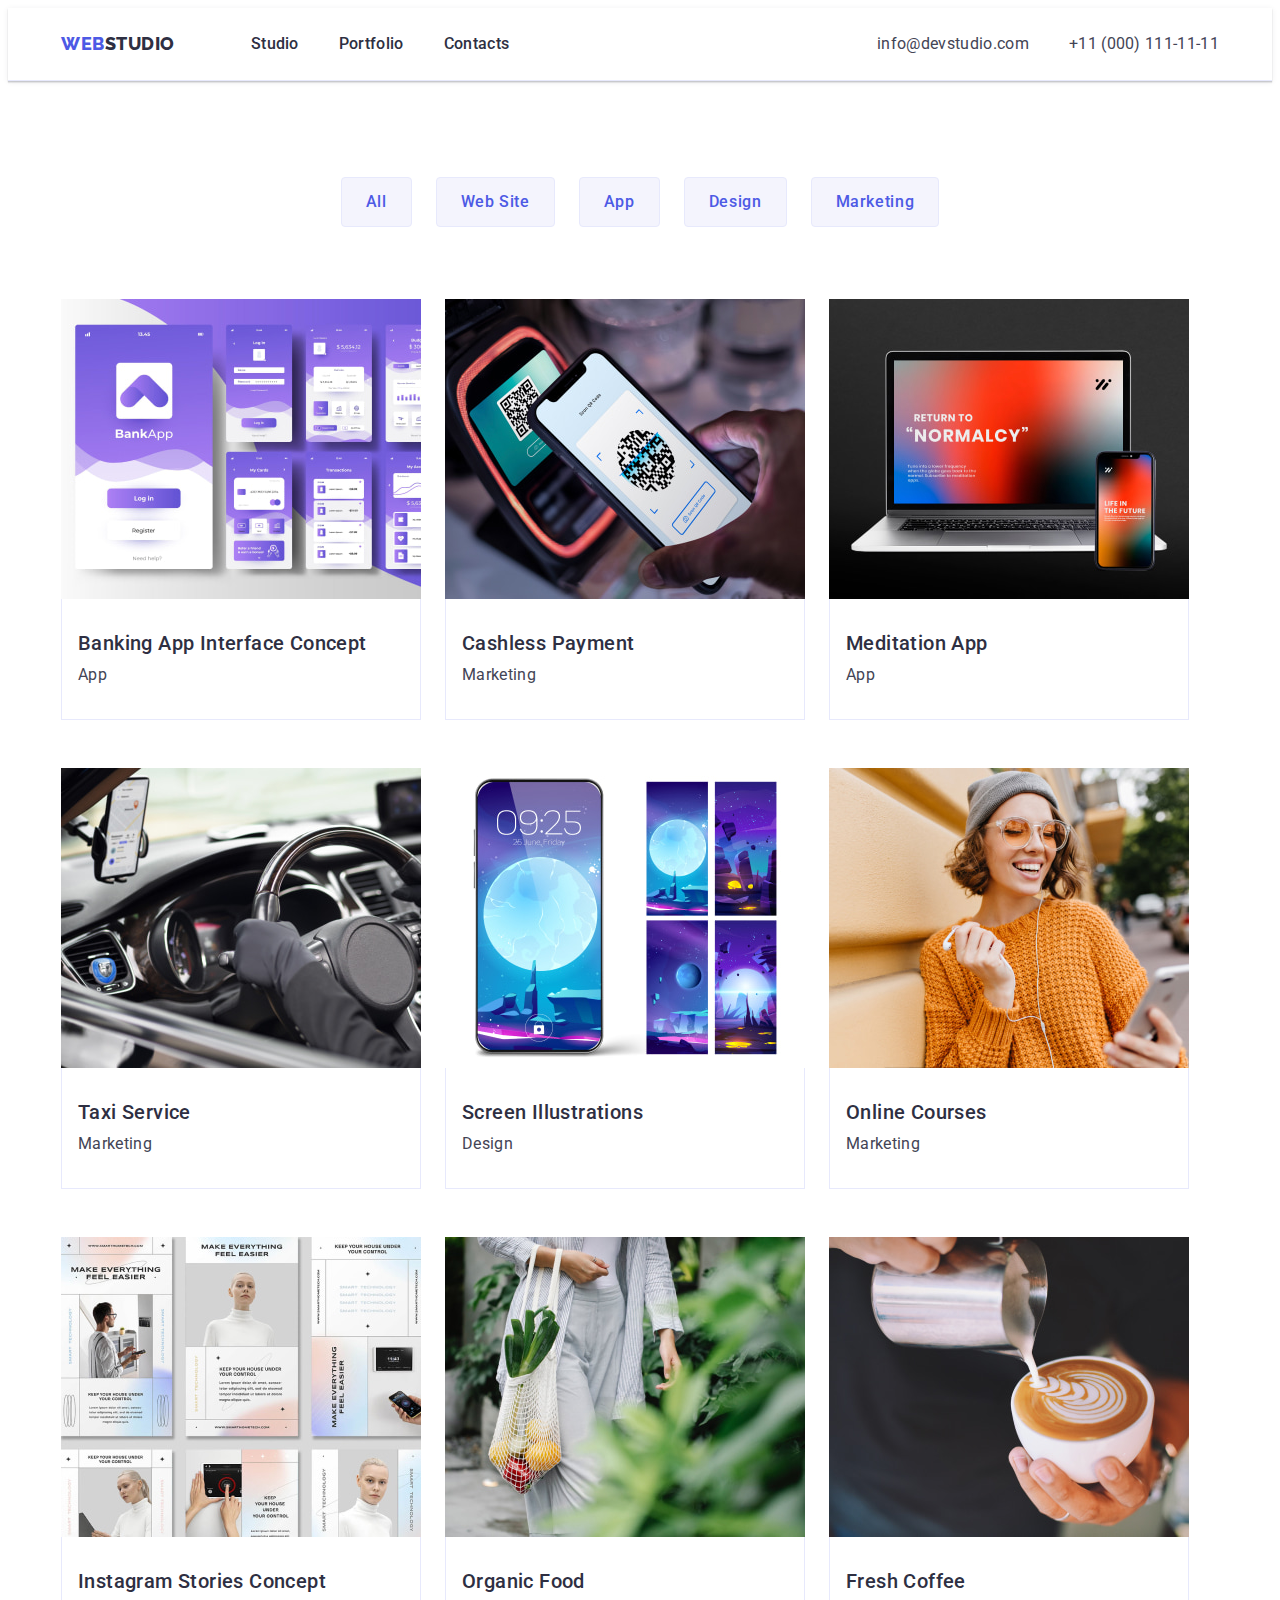
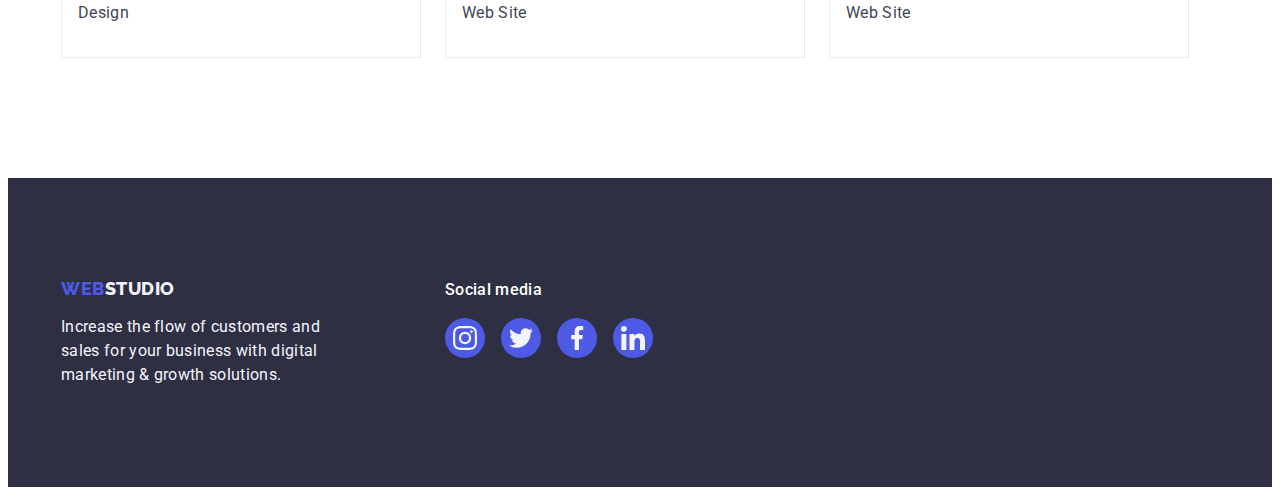
==== portfolio.html @ a40166fe "Initial commit" ====
<!DOCTYPE html>
<html lang="en">
  <head>
    <meta charset="UTF-8" />
    <meta http-equiv="X-UA-Compatible" content="IE=edge" />
    <meta name="viewport" content="width=device-width, initial-scale=1.0" />
    <title>Document</title>
    <!-- Fonts styles -->
    <link rel="preconnect" href="https://fonts.googleapis.com" />
    <link rel="preconnect" href="https://fonts.gstatic.com" crossorigin />
    <link
      href="https://fonts.googleapis.com/css2?family=Raleway:wght@800&family=Roboto:wght@400;500;700;900&display=swap"
      rel="stylesheet"
    />
    <!-- Custom styles -->
    <link
      rel="stylesheet"
      href="https://cdnjs.cloudflare.com/ajax/libs/modern-normalize/1.1.0/modern-normalize.min.css"
      integrity="sha512-wpPYUAdjBVSE4KJnH1VR1HeZfpl1ub8YT/NKx4PuQ5NmX2tKuGu6U/JRp5y+Y8XG2tV+wKQpNHVUX03MfMFn9Q=="
      crossorigin="anonymous"
      referrerpolicy="no-referrer"
    />
    <link rel="stylesheet" href="./css/styles.css" />
  </head>
  <body>
    <!--Header section-->
    <header class="header">
      <div class="header-container container">
        <nav class="header-nav">
          <a class="logo link" href="./index.html"
            >Web<span class="logo-text">Studio</span>
          </a>
          <ul class="header-nav-list list">
            <li class="header-nav-item">
              <a class="header-nav-link link" href="./index.html">Studio</a>
            </li>
            <li class="header-nav-item">
              <a class="header-nav-link link" href="./portfolio.html"
                >Portfolio</a
              >
            </li>
            <li class="header-nav-item">
              <a class="header-nav-link link" href="">Contacts</a>
            </li>
          </ul>
        </nav>
        <address class="header-address">
          <ul class="address-list list">
            <li class="address-item">
              <a class="address-link link" href="mailto:info@devstudio.com"
                >info@devstudio.com</a
              >
            </li>
            <li class="address-item">
              <a class="address-link link" href="tel:+110001111111"
                >+11 (000) 111-11-11</a
              >
            </li>
          </ul>
        </address>
      </div>
    </header>

    <!-- Main section -->
    <main>
      <!-- Content section -->
      <section class="section content">
        <div class="container">
          <h1 class="visually-hidden">Content</h1>
          <ul class="content-list list">
            <li class="content-item">
              <button class="content-button btn-light" type="button">
                All
              </button>
            </li>
            <li class="content-item">
              <button class="content-button btn-light" type="button">
                Web Site
              </button>
            </li>
            <li class="content-item">
              <button class="content-button btn-light" type="button">
                App
              </button>
            </li>
            <li class="content-item">
              <button class="content-button btn-light" type="button">
                Design
              </button>
            </li>
            <li class="content-item">
              <button class="content-button btn-light" type="button">
                Marketing
              </button>
            </li>
          </ul>
          <!-- Projects -->
          <ul class="projects-list card-set list">
            <li class="projects-item card-set-item">
              <a class="projects-shadow link" href="">
                <img
                  class="projects-img"
                  src="./images/projects/banking-app.jpg"
                  alt="Banking App Interface Concept image"
                  width="360"
                />
                <div class="projects-description">
                  <h2 class="subtitle">Banking App Interface Concept</h2>
                  <p class="description">App</p>
                </div>
              </a>
            </li>
            <li class="projects-item card-set-item">
              <a class="projects-shadow link" href="">
                <img
                  class="projects-img"
                  src="./images/projects/cashless-payment.jpg"
                  alt="Cashless Payment image"
                  width="360"
                />
                <div class="projects-description">
                  <h2 class="subtitle">Cashless Payment</h2>
                  <p class="description">Marketing</p>
                </div>
              </a>
            </li>
            <li class="projects-item card-set-item">
              <a class="projects-shadow link" href="">
                <img
                  class="projects-img"
                  src="./images/projects/meditation-app.jpg"
                  alt="Meditation App image"
                  width="360"
                />
                <div class="projects-description">
                  <h2 class="subtitle">Meditation App</h2>
                  <p class="description">App</p>
                </div>
              </a>
            </li>
            <li class="projects-item card-set-item">
              <a class="projects-shadow link" href="">
                <img
                  class="projects-img"
                  src="./images/projects/taxi-service.jpg"
                  alt="Taxi Service image"
                  width="360"
                />
                <div class="projects-description">
                  <h2 class="subtitle">Taxi Service</h2>
                  <p class="description">Marketing</p>
                </div>
              </a>
            </li>
            <li class="projects-item card-set-item">
              <a class="projects-shadow link" href="">
                <img
                  class="projects-img"
                  src="./images/projects/screen-illustrations.jpg"
                  alt="Screen Illustrations image"
                  width="360"
                />
                <div class="projects-description">
                  <h2 class="subtitle">Screen Illustrations</h2>
                  <p class="description">Design</p>
                </div>
              </a>
            </li>
            <li class="projects-item card-set-item">
              <a class="projects-shadow link" href="">
                <img
                  class="projects-img"
                  src="./images/projects/online-courses.jpg"
                  alt="Online Courses image"
                  width="360"
                />
                <div class="projects-description">
                  <h2 class="subtitle">Online Courses</h2>
                  <p class="description">Marketing</p>
                </div>
              </a>
            </li>
            <li class="projects-item card-set-item">
              <a class="projects-shadow link" href="">
                <img
                  class="projects-img"
                  src="./images/projects/instagram-stories.jpg"
                  alt="Instagram Stories Concept image"
                  width="360"
                />
                <div class="projects-description">
                  <h2 class="subtitle">Instagram Stories Concept</h2>
                  <p class="description">Design</p>
                </div>
              </a>
            </li>
            <li class="projects-item card-set-item">
              <a class="projects-shadow link" href="">
                <img
                  class="projects-img"
                  src="./images/projects/organic-food.jpg"
                  alt="Organic Food image"
                  width="360"
                />
                <div class="projects-description">
                  <h2 class="subtitle">Organic Food</h2>
                  <p class="description">Web Site</p>
                </div>
              </a>
            </li>
            <li class="projects-item card-set-item">
              <a class="projects-shadow link" href="">
                <img
                  class="projects-img"
                  src="./images/projects/fresh-coffee.jpg"
                  alt="Fresh Coffee image"
                  width="360"
                />
                <div class="projects-description">
                  <h2 class="subtitle">Fresh Coffee</h2>
                  <p class="description">Web Site</p>
                </div>
              </a>
            </li>
          </ul>
        </div>
      </section>
    </main>

    <!-- Footer section -->
    <footer class="footer">
      <div class="container footer-container">
        <div class="footer-logo-container">
          <a class="logo footer-link link" href="./index.html"
            >Web<span class="footer-logo-text">Studio</span></a
          >
          <p class="description footer-description">
            Increase the flow of customers and sales for your business with
            digital marketing & growth solutions.
          </p>
        </div>
        <div>
          <p class="footer-socials-description">Social media</p>
          <ul class="socials footer-socials-list list">
            <li class="footer-socials-item">
              <a
                class="footer-socials-link link"
                href=""
                target="_blank"
                rel="noopener no-referrer"
                aria-label="Instagram icon"
              >
                <svg class="socials-icon" width="24" height="24">
                  <use href="./images/icons.svg#instagram"></use>
                </svg>
              </a>
            </li>
            <li class="footer-socials-item">
              <a
                class="footer-socials-link link"
                href=""
                target="_blank"
                rel="noopener no-referrer"
                aria-label="Twitter icon"
              >
                <svg class="socials-icon" width="24" height="24">
                  <use href="./images/icons.svg#twitter"></use>
                </svg>
              </a>
            </li>
            <li class="footer-socials-item">
              <a
                class="footer-socials-link link"
                href=""
                target="_blank"
                rel="noopener no-referrer"
                aria-label="Facebook icon"
              >
                <svg class="socials-icon" width="24" height="24">
                  <use href="./images/icons.svg#facebook"></use>
                </svg>
              </a>
            </li>
            <li class="footer-socials-item">
              <a
                class="footer-socials-link link"
                href=""
                target="_blank"
                rel="noopener no-referrer"
                aria-label="Linkedin icon"
              >
                <svg class="socials-icon" width="24" height="24">
                  <use href="./images/icons.svg#linkedin"></use>
                </svg>
              </a>
            </li>
          </ul>
        </div>
      </div>
    </footer>
  </body>
</html>
---- css/styles.css ----
:root {
    /* colors */
    --title-text-color: #2E2F42;
    --primary-text-color: #434455;
    --primary-white-color: #ffffff;
    --primary-text-light-color: #F4F4FD;
    --dark-bg-color: #2E2F42;
    --primary-bg-color: #E5E5E5;
    --light-bg-color: #F4F4FD;
    --acent-color: #4D5AE5;
    --active-color: #404BBF;
    --icon-grey-color: #AFB1B8;
    /* додані через ФІГМУ */
    --color-green: #31d0aa;
    --color-light-slate: #8e8f99;
    --color-cornflower: #e7e9fc;
    --color-dairy: #fcfcfc;

    /* fonts */
    --primary-font: Roboto, sans-serif;
    --secondary-font: Raleway, sans-serif;

    /* others */
    --indent: 24px;
    --items: 4;

}

/* normalize vs reset */
/* base styles */
body {
    font-family: Roboto, sans-serif;

    color: var(--primary-text-color);
    background-color: var(--primary-white-color);
}

/* reset start */
.visually-hidden {
    position: absolute;
    width: 1px;
    height: 1px;
    margin: -1px;
    border: 0;
    padding: 0;
    white-space: nowrap;
    clip-path: inset(100%);
    clip: rect(0 0 0 0);
    overflow: hidden;
}

/* reset start */
h1,
h2,
h3,
p {
    margin: 0;
}

img {
    display: block;
}

button: {
    cursor: pointer;
}

.list {
    padding: 0;
    margin: 0;
    list-style: none;
}

.link {
    color: inherit;
    text-decoration: none;
}

.logo {
    margin-right: 76px;

    font-family: raleway, sans-serif;
    font-weight: 800;
    font-size: 18px;
    line-height: 1.17;
    align-items: center;
    letter-spacing: 0.03em;
    text-transform: uppercase;

    color: var(--acent-color);
}

.section {
    padding-bottom: 120px;
}

.logo>.link {}

.logo-text {
    font-family: raleway, sans-serif;
    font-style: normal;
    font-weight: 800;
    font-size: 18px;
    line-height: 1.66;
    letter-spacing: 0.03em;
    text-transform: uppercase;

    color: var(--title-text-color);
}

.title {
    font-weight: 700;
    font-size: 36px;
    line-height: 1.11;
    text-align: center;
    letter-spacing: 0.02em;
    text-transform: capitalize;

    color: #2E2F42;
}

.subtitle {
    font-weight: 500;
    font-size: 20px;
    line-height: 1.2;
    letter-spacing: 0.02em;
    margin-bottom: 8px;

    color: var(--title-text-color);
}

.description {
    font-size: 16px;
    line-height: 1.5;
    letter-spacing: 0.02em;

    color: var(--primary-text-color);
}

.container {
    width: 1158px;
    margin: 0 auto;
    padding: 0 15px;

}

/* card set */
.card-set {
    display: flex;
    flex-wrap: wrap;
    gap: var(--indent);
}

.card-set-item {
    flex-basis: calc((100% - var(--indent) * (var(--items) - 1)) / var(--items));
}

/* Header styles */
.header {
    box-shadow: 0px 2px 1px rgba(46, 47, 66, 0.08),
        0px 1px 1px rgba(46, 47, 66, 0.16),
        0px 1px 6px rgba(46, 47, 66, 0.08);
    border-bottom: 1px solid #E7E9FC;
}

.header-container {
    display: flex;
    align-items: center;

}

.header-nav {
    margin-right: auto;
    display: flex;
    align-items: center;
    color: var(--title-text-color);
}

.header-nav-list {

    display: flex;
    gap: 40px;
    align-items: center;
}

.header-nav-item {}

.header-nav-link {
    padding-top: 24px;
    padding-bottom: 24px;
    display: block;
    font-weight: 500;
    font-size: 16px;
    line-height: 1.5;
    letter-spacing: 0.02em;

    color: var(--title-text-color);
}

.header-nav-link:hover,
.header-nav-link:focus {
    color: var(--active-color);
}

.header-address {
    font-style: normal;
}

.address-list {
    display: flex;
    align-items: center;
    gap: 40px;
}

.address-item {}

.address-link {
    display: block;
    padding-top: 24px;
    padding-bottom: 24px;
    font-size: 16px;
    line-height: 1.5;
    letter-spacing: 0.02em;

    color: var(--primary-text-color);
}

.address-link:hover,
.address-link:focus {
    color: var(--active-color);
}

/* Main styles */
/* Hero styles */
.hero {
    max-width: 1440px;
    margin-left: auto;
    margin-right: auto;
    padding-top: 188px;
    padding-bottom: 188px;
    text-align: center;
    background-color: var(--title-text-color);
    background-image: linear-gradient(rgba(46, 47, 66, 0.7), rgba(46, 47, 66, 0.7)),
        url(../images/hero/hero-img.jpeg);
    background-repeat: no-repeat;
    background-position: center;
    background-size: cover;

}

.hero-title {
    margin-bottom: 48px;
    margin-left: auto;
    margin-right: auto;
    max-width: 496px;
    font-weight: 700;
    font-size: 56px;
    line-height: 1.07;
    letter-spacing: 0.02em;
    text-align: center;

    color: var(--primary-white-color);
}

.hero-button {
    display: block;
    padding: 16px 32px;
    margin-left: auto;
    margin-right: auto;
    min-width: 169px;
    height: 56px;
    border-radius: 4px;
    border: none;
    font-family: "Roboto", sans-serif;
    font-weight: 500;
    font-size: 16px;
    line-height: 1.5;
    letter-spacing: 0.04em;
    background-color: var(--acent-color);
    cursor: pointer;
    box-shadow: 0px 4px 4px rgba(0, 0, 0, 0.15);
}

.hero-button:hover,
.hero-button:focus {
    color: var(--primary-white-color);
    background-color: var(--active-color);
}

.hero-button-light {
    color: var(--primary-white-color);
}

/* About styles */
.about {
    padding-top: 120px;
}

.about-title {}

.about-list {
    display: flex;
    gap: 24px;

}

.about-item {
    width: calc((100% - 72px) / 4)
}

.about-container {
    display: flex;
    align-items: center;
    justify-content: center;
    height: 112px;
    background-color: var(--light-bg-color);
    border-radius: 4px;
    margin-bottom: 8px;

}

.about-icon {}


.about-subtitle {}

.about-description {}

/* Services styles */

.services {}

.services-title {
    margin-bottom: 72px;
}

.services-list {}

.services-item {}

.services-img {}

/* Team styles */
.team {
    padding: 120px 0;
    background-color: var(--light-bg-color);
}

.team-title {
    margin-bottom: 72px;
}

.team-list {}

.team-wrapper {
    padding: 32px 0;
    border-radius: 0 0 4px 4px;
}

.team-item {
    text-align: center;
    box-shadow: 0px 1px 6px rgba(46, 47, 66, 0.08), 0px 1px 1px rgba(46, 47, 66, 0.16), 0px 2px 1px rgba(46, 47, 66, 0.08);
    border-radius: 0px 0px 4px 4px;
    background-color: var(--primary-white-color);
}

.team-description {
    margin-bottom: 8px;
}



/* social icons */

.socials {
    display: flex;
    justify-content: center;
    align-items: center;
    gap: 24px;

}


.socials-link {
    display: flex;
    align-items: center;
    justify-content: center;
    border-radius: 50%;
    width: 40px;
    height: 40px;
    background-color: var(--acent-color)
}

.socials-link:hover,
.socials-link:focus {
    background-color: var(--active-color);
}

.socials-icon {
    fill: var(--light-bg-color);
}

.team-img {}

.team-subtitle {}

.team-description {}

/* Customers styles */
.customers {
    padding-top: 120px;
    padding-bottom: 120px;
}

.customers-title {
    line-height: 1.1;
    margin-bottom: 72px;
}

.customers-list {
    display: flex;
    justify-content: center;
    align-items: center;
    gap: 24px;
}

.customers-link {
    display: flex;
    align-items: center;
    justify-content: center;
    border: 1px solid var(--color-light-slate);
    border-radius: 4px;
    width: 168px;
    height: 88px;
    background-color: #ffffff;
    color: var(--color-light-slate);
}

.customers-link:hover,
.customers-link:focus {
    color: var(--active-color);
    border: 1px solid var(--active-color);
    background-color: var(--primary-white-color)
}

.customers-icon {
    fill: currentColor;
}

/* Content styles */
.content {
    padding-top: 96px;
}

.content-list {
    display: flex;
    align-items: center;
    justify-content: center;
    margin-bottom: 72px;
    gap: 24px;
}


.content-button {
    display: inline-block;
    padding: 12px 24px;
    min-width: 69px;
    min-height: 48px;
    border-radius: 4px;
    font-family: inherit;
    font-weight: 500;
    font-size: 16px;
    line-height: 1.5;
    align-items: center;
    text-align: center;
    letter-spacing: 0.04em;
    border: 1px solid var(--color-cornflower);
    color: var(--acent-color);
    background-color: var(--primary-text-light-color);

    cursor: pointer;
}

.content-button:hover,
.content-button:focus {
    border: 1px solid transparent;
    color: var(--primary-white-color);
    background-color: var(--active-color);
    box-shadow: 0px 3px 1px rgba(0, 0, 0, 0.1), 0px 2px 1px rgba(0, 0, 0, 0.08), 0px 2px 2px rgba(0, 0, 0, 0.12);
}

/* Projects styles */
.projects {}

.projects-list {
    display: flex;
    align-items: center;
    column-gap: 24px;
    row-gap: 48px;
}



.projects-item: {
    width: calc((100% - 48px) / 3);
}

.projects-img {}

.projects-subtitle {}

.projects-description {
    padding: 32px 16px;
    border: 1px solid var(--color-cornflower);
    border-top: none;

}

.projects-shadow {
    display: block;

}

.projects-shadow:hover,
.projects-shadow:focus {
    box-shadow: 0px 1px 6px rgba(46, 47, 66, 0.08),
        0px 1px 1px rgba(46, 47, 66, 0.16),
        0px 2px 1px rgba(46, 47, 66, 0.08);
}



/* Footer styles */
.footer {
    padding-top: 100px;
    padding-bottom: 100px;
    color: var(--light-bg-color);
    background-color: var(--dark-bg-color);
}

.footer-container {
    display: flex;
    align-items: baseline;
}

.footer-logo-container {
    margin-right: 120px;
}

.footer-logo-text {
    font-family: "Raleway", sans-serif;
    color: var(--light-bg-color);

}

.footer-link {
    margin-bottom: 16px;
    display: inline-block;
}

.footer-description {
    width: 264px;
    color: var(--light-bg-color);
}


.footer-socials-description {
    font-weight: 500;
    font-size: 16px;
    line-height: 1.5;
    letter-spacing: 0.02em;
    color: var(--primary-white-color);
    margin-bottom: 16px;
}

.footer-socials-link {
    display: flex;
    align-items: center;
    justify-content: center;
    border-radius: 50%;
    width: 100%;
    height: 100%;
    background-color: var(--acent-color);
}

.footer-socials-link:hover,
.footer-socials-link:focus {
    background-color: var(--color-green);
}

.footer-socials-list {
    display: flex;
    gap: 16px;
}

.footer-socials-item {
    width: 40px;
    height: 40px;
}
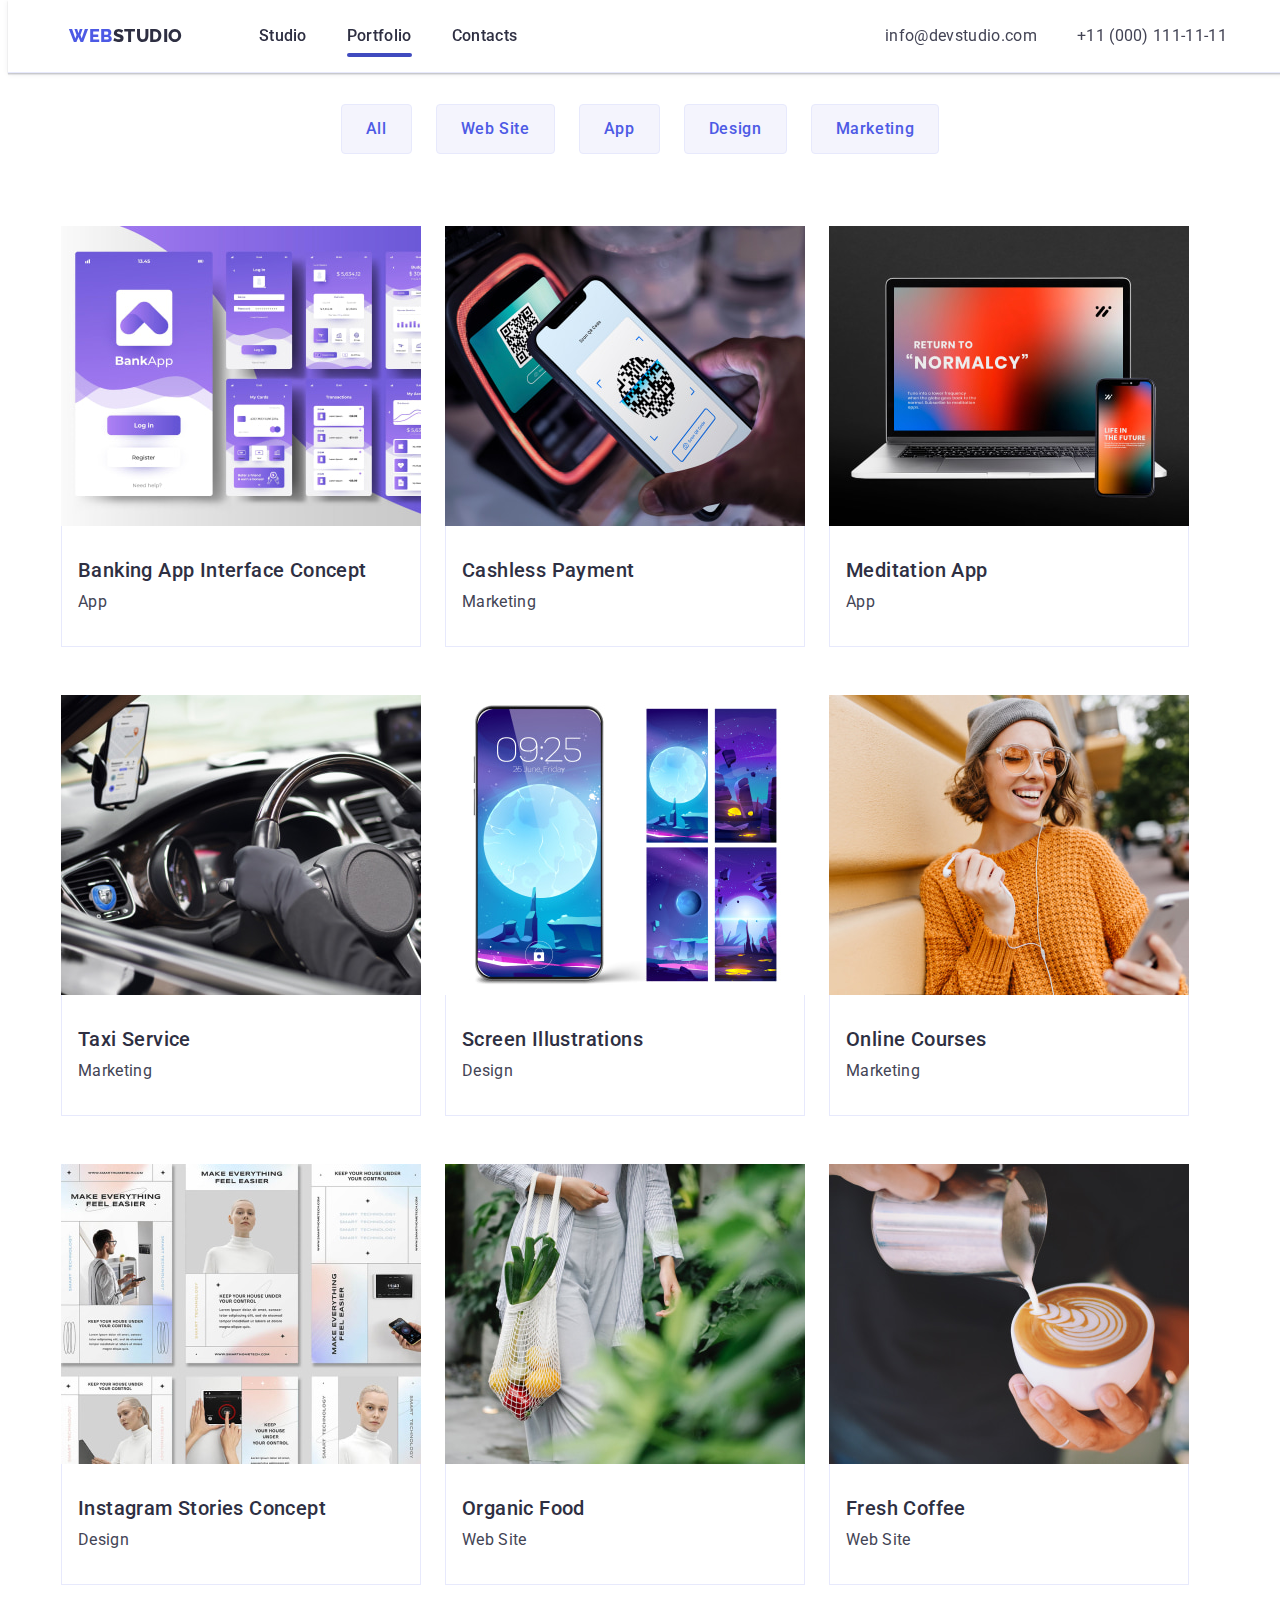
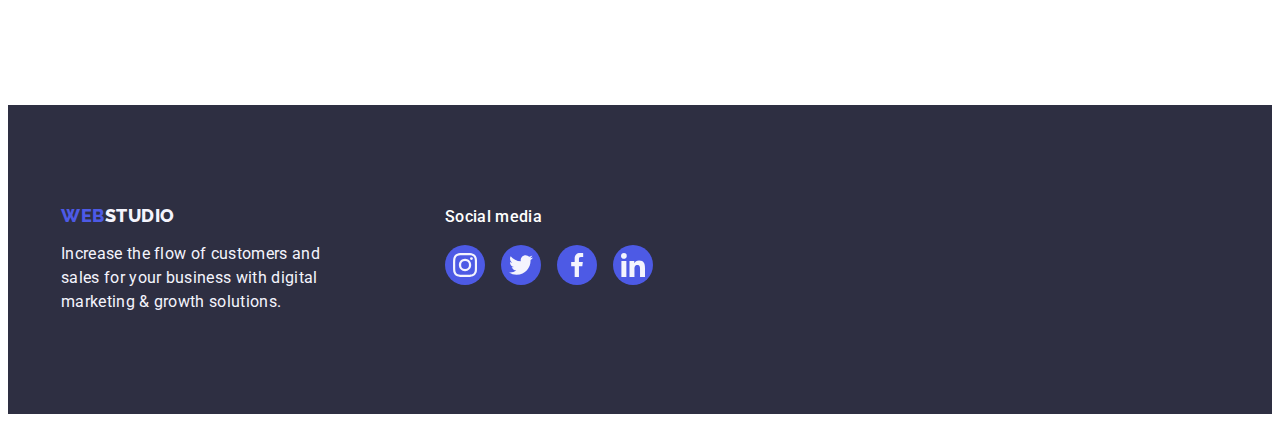
==== commit 96461b71: "hw-5-1" ====
--- a/portfolio.html
+++ b/portfolio.html
@@ -35,7 +35,7 @@
               <a class="header-nav-link link" href="./index.html">Studio</a>
             </li>
             <li class="header-nav-item">
-              <a class="header-nav-link link" href="./portfolio.html"
+              <a class="header-nav-link link active" href="./portfolio.html"
                 >Portfolio</a
               >
             </li>
@@ -98,12 +98,21 @@
           <ul class="projects-list card-set list">
             <li class="projects-item card-set-item">
               <a class="projects-shadow link" href="">
-                <img
-                  class="projects-img"
-                  src="./images/projects/banking-app.jpg"
-                  alt="Banking App Interface Concept image"
-                  width="360"
-                />
+                <div class="projects-thumb">
+                  <img
+                    class="projects-img"
+                    src="./images/projects/banking-app.jpg"
+                    alt="Banking App Interface Concept image"
+                    width="360"
+                  />
+                  <div class="overlay">
+                    <p class="overlay-text">
+                      14 Stylish and User-Friendly App Design Concepts · Task
+                      Manager App · Calorie Tracker App · Exotic Fruit Ecommerce
+                      App · Cloud Storage App
+                    </p>
+                  </div>
+                </div>
                 <div class="projects-description">
                   <h2 class="subtitle">Banking App Interface Concept</h2>
                   <p class="description">App</p>
@@ -112,12 +121,21 @@
             </li>
             <li class="projects-item card-set-item">
               <a class="projects-shadow link" href="">
-                <img
-                  class="projects-img"
-                  src="./images/projects/cashless-payment.jpg"
-                  alt="Cashless Payment image"
-                  width="360"
-                />
+                <div class="projects-thumb">
+                  <img
+                    class="projects-img"
+                    src="./images/projects/cashless-payment.jpg"
+                    alt="Cashless Payment image"
+                    width="360"
+                  />
+                  <div class="overlay">
+                    <p class="overlay-text">
+                      14 Stylish and User-Friendly App Design Concepts · Task
+                      Manager App · Calorie Tracker App · Exotic Fruit Ecommerce
+                      App · Cloud Storage App
+                    </p>
+                  </div>
+                </div>
                 <div class="projects-description">
                   <h2 class="subtitle">Cashless Payment</h2>
                   <p class="description">Marketing</p>
@@ -126,12 +144,21 @@
             </li>
             <li class="projects-item card-set-item">
               <a class="projects-shadow link" href="">
-                <img
-                  class="projects-img"
-                  src="./images/projects/meditation-app.jpg"
-                  alt="Meditation App image"
-                  width="360"
-                />
+                <div class="projects-thumb">
+                  <img
+                    class="projects-img"
+                    src="./images/projects/meditation-app.jpg"
+                    alt="Meditation App image"
+                    width="360"
+                  />
+                  <div class="overlay">
+                    <p class="overlay-text">
+                      14 Stylish and User-Friendly App Design Concepts · Task
+                      Manager App · Calorie Tracker App · Exotic Fruit Ecommerce
+                      App · Cloud Storage App
+                    </p>
+                  </div>
+                </div>
                 <div class="projects-description">
                   <h2 class="subtitle">Meditation App</h2>
                   <p class="description">App</p>
@@ -140,12 +167,21 @@
             </li>
             <li class="projects-item card-set-item">
               <a class="projects-shadow link" href="">
-                <img
-                  class="projects-img"
-                  src="./images/projects/taxi-service.jpg"
-                  alt="Taxi Service image"
-                  width="360"
-                />
+                <div class="projects-thumb">
+                  <img
+                    class="projects-img"
+                    src="./images/projects/taxi-service.jpg"
+                    alt="Taxi Service image"
+                    width="360"
+                  />
+                  <div class="overlay">
+                    <p class="overlay-text">
+                      14 Stylish and User-Friendly App Design Concepts · Task
+                      Manager App · Calorie Tracker App · Exotic Fruit Ecommerce
+                      App · Cloud Storage App
+                    </p>
+                  </div>
+                </div>
                 <div class="projects-description">
                   <h2 class="subtitle">Taxi Service</h2>
                   <p class="description">Marketing</p>
@@ -154,12 +190,21 @@
             </li>
             <li class="projects-item card-set-item">
               <a class="projects-shadow link" href="">
-                <img
-                  class="projects-img"
-                  src="./images/projects/screen-illustrations.jpg"
-                  alt="Screen Illustrations image"
-                  width="360"
-                />
+                <div class="projects-thumb">
+                  <img
+                    class="projects-img"
+                    src="./images/projects/screen-illustrations.jpg"
+                    alt="Screen Illustrations image"
+                    width="360"
+                  />
+                  <div class="overlay">
+                    <p class="overlay-text">
+                      14 Stylish and User-Friendly App Design Concepts · Task
+                      Manager App · Calorie Tracker App · Exotic Fruit Ecommerce
+                      App · Cloud Storage App
+                    </p>
+                  </div>
+                </div>
                 <div class="projects-description">
                   <h2 class="subtitle">Screen Illustrations</h2>
                   <p class="description">Design</p>
@@ -168,12 +213,21 @@
             </li>
             <li class="projects-item card-set-item">
               <a class="projects-shadow link" href="">
-                <img
-                  class="projects-img"
-                  src="./images/projects/online-courses.jpg"
-                  alt="Online Courses image"
-                  width="360"
-                />
+                <div class="projects-thumb">
+                  <img
+                    class="projects-img"
+                    src="./images/projects/online-courses.jpg"
+                    alt="Online Courses image"
+                    width="360"
+                  />
+                  <div class="overlay">
+                    <p class="overlay-text">
+                      14 Stylish and User-Friendly App Design Concepts · Task
+                      Manager App · Calorie Tracker App · Exotic Fruit Ecommerce
+                      App · Cloud Storage App
+                    </p>
+                  </div>
+                </div>
                 <div class="projects-description">
                   <h2 class="subtitle">Online Courses</h2>
                   <p class="description">Marketing</p>
@@ -182,12 +236,21 @@
             </li>
             <li class="projects-item card-set-item">
               <a class="projects-shadow link" href="">
-                <img
-                  class="projects-img"
-                  src="./images/projects/instagram-stories.jpg"
-                  alt="Instagram Stories Concept image"
-                  width="360"
-                />
+                <div class="projects-thumb">
+                  <img
+                    class="projects-img"
+                    src="./images/projects/instagram-stories.jpg"
+                    alt="Instagram Stories Concept image"
+                    width="360"
+                  />
+                  <div class="overlay">
+                    <p class="overlay-text">
+                      14 Stylish and User-Friendly App Design Concepts · Task
+                      Manager App · Calorie Tracker App · Exotic Fruit Ecommerce
+                      App · Cloud Storage App
+                    </p>
+                  </div>
+                </div>
                 <div class="projects-description">
                   <h2 class="subtitle">Instagram Stories Concept</h2>
                   <p class="description">Design</p>
@@ -196,12 +259,21 @@
             </li>
             <li class="projects-item card-set-item">
               <a class="projects-shadow link" href="">
-                <img
-                  class="projects-img"
-                  src="./images/projects/organic-food.jpg"
-                  alt="Organic Food image"
-                  width="360"
-                />
+                <div class="projects-thumb">
+                  <img
+                    class="projects-img"
+                    src="./images/projects/organic-food.jpg"
+                    alt="Organic Food image"
+                    width="360"
+                  />
+                  <div class="overlay">
+                    <p class="overlay-text">
+                      14 Stylish and User-Friendly App Design Concepts · Task
+                      Manager App · Calorie Tracker App · Exotic Fruit Ecommerce
+                      App · Cloud Storage App
+                    </p>
+                  </div>
+                </div>
                 <div class="projects-description">
                   <h2 class="subtitle">Organic Food</h2>
                   <p class="description">Web Site</p>
@@ -210,12 +282,21 @@
             </li>
             <li class="projects-item card-set-item">
               <a class="projects-shadow link" href="">
-                <img
-                  class="projects-img"
-                  src="./images/projects/fresh-coffee.jpg"
-                  alt="Fresh Coffee image"
-                  width="360"
-                />
+                <div class="projects-thumb">
+                  <img
+                    class="projects-img"
+                    src="./images/projects/fresh-coffee.jpg"
+                    alt="Fresh Coffee image"
+                    width="360"
+                  />
+                  <div class="overlay">
+                    <p class="overlay-text">
+                      14 Stylish and User-Friendly App Design Concepts · Task
+                      Manager App · Calorie Tracker App · Exotic Fruit Ecommerce
+                      App · Cloud Storage App
+                    </p>
+                  </div>
+                </div>
                 <div class="projects-description">
                   <h2 class="subtitle">Fresh Coffee</h2>
                   <p class="description">Web Site</p>
--- a/css/styles.css
+++ b/css/styles.css
@@ -24,6 +24,10 @@
     --indent: 24px;
     --items: 4;
 
+    --header-idx: 10;
+    --modal-idx: 100;
+
+    --animation-speed: 250ms;
 }
 
 /* normalize vs reset */
@@ -157,12 +161,17 @@
 
 /* Header styles */
 .header {
+    position: fixed;
+    top: 0;
+    width: 100%;
+    z-index: var(--header-idx);
     box-shadow: 0px 2px 1px rgba(46, 47, 66, 0.08),
         0px 1px 1px rgba(46, 47, 66, 0.16),
         0px 1px 6px rgba(46, 47, 66, 0.08);
     border-bottom: 1px solid #E7E9FC;
 }
 
+
 .header-container {
     display: flex;
     align-items: center;
@@ -177,13 +186,14 @@
 }
 
 .header-nav-list {
-
     display: flex;
     gap: 40px;
     align-items: center;
 }
 
-.header-nav-item {}
+.header-nav-item {
+    position: relative;
+}
 
 .header-nav-link {
     padding-top: 24px;
@@ -195,11 +205,29 @@
     letter-spacing: 0.02em;
 
     color: var(--title-text-color);
+
+    transition: var(--animation-speed);
+    transition-timing-function: cubic-bezier(0.4, 0, 0.2, 1);
 }
 
 .header-nav-link:hover,
 .header-nav-link:focus {
     color: var(--active-color);
+}
+
+.header-nav-link::after {
+    content: '';
+    position: absolute;
+    bottom: 15px;
+    left: 0;
+    display: block;
+    width: 100%;
+    height: 4px;
+    border-radius: 4px;
+}
+
+.header-nav-link.active::after {
+    background-color: var(--active-color);
 }
 
 .header-address {
@@ -223,6 +251,9 @@
     letter-spacing: 0.02em;
 
     color: var(--primary-text-color);
+
+    transition: var(--animation-speed);
+    transition-timing-function: cubic-bezier(0.4, 0, 0.2, 1);
 }
 
 .address-link:hover,
@@ -279,6 +310,9 @@
     background-color: var(--acent-color);
     cursor: pointer;
     box-shadow: 0px 4px 4px rgba(0, 0, 0, 0.15);
+
+    transition: var(--animation-speed);
+    transition-timing-function: cubic-bezier(0.4, 0, 0.2, 1);
 }
 
 .hero-button:hover,
@@ -388,7 +422,9 @@
     border-radius: 50%;
     width: 40px;
     height: 40px;
-    background-color: var(--acent-color)
+
+    background-color: var(--acent-color) transition: var(--animation-speed);
+    transition-timing-function: cubic-bezier(0.4, 0, 0.2, 1);
 }
 
 .socials-link:hover,
@@ -433,7 +469,11 @@
     width: 168px;
     height: 88px;
     background-color: #ffffff;
+
     color: var(--color-light-slate);
+
+    transition: var(--animation-speed);
+    transition-timing-function: cubic-bezier(0.4, 0, 0.2, 1);
 }
 
 .customers-link:hover,
@@ -479,6 +519,9 @@
     background-color: var(--primary-text-light-color);
 
     cursor: pointer;
+
+    transition: var(--animation-speed);
+    transition-timing-function: cubic-bezier(0.4, 0, 0.2, 1);
 }
 
 .content-button:hover,
@@ -507,6 +550,33 @@
 
 .projects-img {}
 
+.projects-thumb {
+    position: relative;
+    overflow: hidden;
+}
+
+/* Overlay */
+.overlay {
+    padding: 40px 32px;
+    position: absolute;
+    top: 0;
+    left: 0;
+    width: 100%;
+    height: 100%;
+    background-color: rgba(77, 90, 229, 1);
+    backdrop-filter: blur (2px);
+    transform: translateY(100%);
+    transition: transform var(--animation-speed)
+}
+
+.overlay-text {
+    color: var(--primary-white-color);
+}
+
+.projects-item:hover .overlay {
+    transform: translateY(0);
+}
+
 .projects-subtitle {}
 
 .projects-description {
@@ -518,6 +588,8 @@
 
 .projects-shadow {
     display: block;
+    transition: var(--animation-speed);
+    transition-timing-function: cubic-bezier(0.4, 0, 0.2, 1);
 
 }
 
@@ -580,7 +652,11 @@
     border-radius: 50%;
     width: 100%;
     height: 100%;
+
     background-color: var(--acent-color);
+
+    transition: var(--animation-speed);
+    transition-timing-function: cubic-bezier(0.4, 0, 0.2, 1);
 }
 
 .footer-socials-link:hover,
@@ -596,4 +672,60 @@
 .footer-socials-item {
     width: 40px;
     height: 40px;
-}+}
+
+/* Modal window */
+.backdrop {
+    position: fixed;
+    display: flex;
+    align-items: center;
+    justify-content: center;
+    top: 0;
+    left: 0;
+    width: 100%;
+    height: 100%;
+    background-color: rgba(23, 26, 36, 0.2);
+    backdrop-filter: blur (2px);
+    z-index: var(--modal-idx);
+
+    opacity: 1;
+    visibility: visible;
+    pointer-events: initial;
+
+    transition: opacity var(--animation-speed);
+    visibility: var(--animation-speed);
+}
+
+.is-hidden {
+    opacity: 0;
+    visibility: hidden;
+    pointer-events: none;
+}
+
+.modal {
+    position: absolute;
+    top: calc(50% - 250px);
+    left: calc(50% - 225px);
+
+    width: 408px;
+    height: 584px;
+    background-color: var(--primary-white-color);
+    border-radius: 10px;
+
+}
+
+.modal-close-buttton {
+    display: flex;
+    align-items: center;
+    justify-content: center;
+    position: absolute;
+    top: 24px;
+    left: 360px;
+    background-color: var(--color-cornflower);
+    width: 24px;
+    height: 24px;
+    border-radius: 50%;
+    border: 1px solid rgba(0, 0, 0, 0.1);
+}
+
+.modal-close-icon {}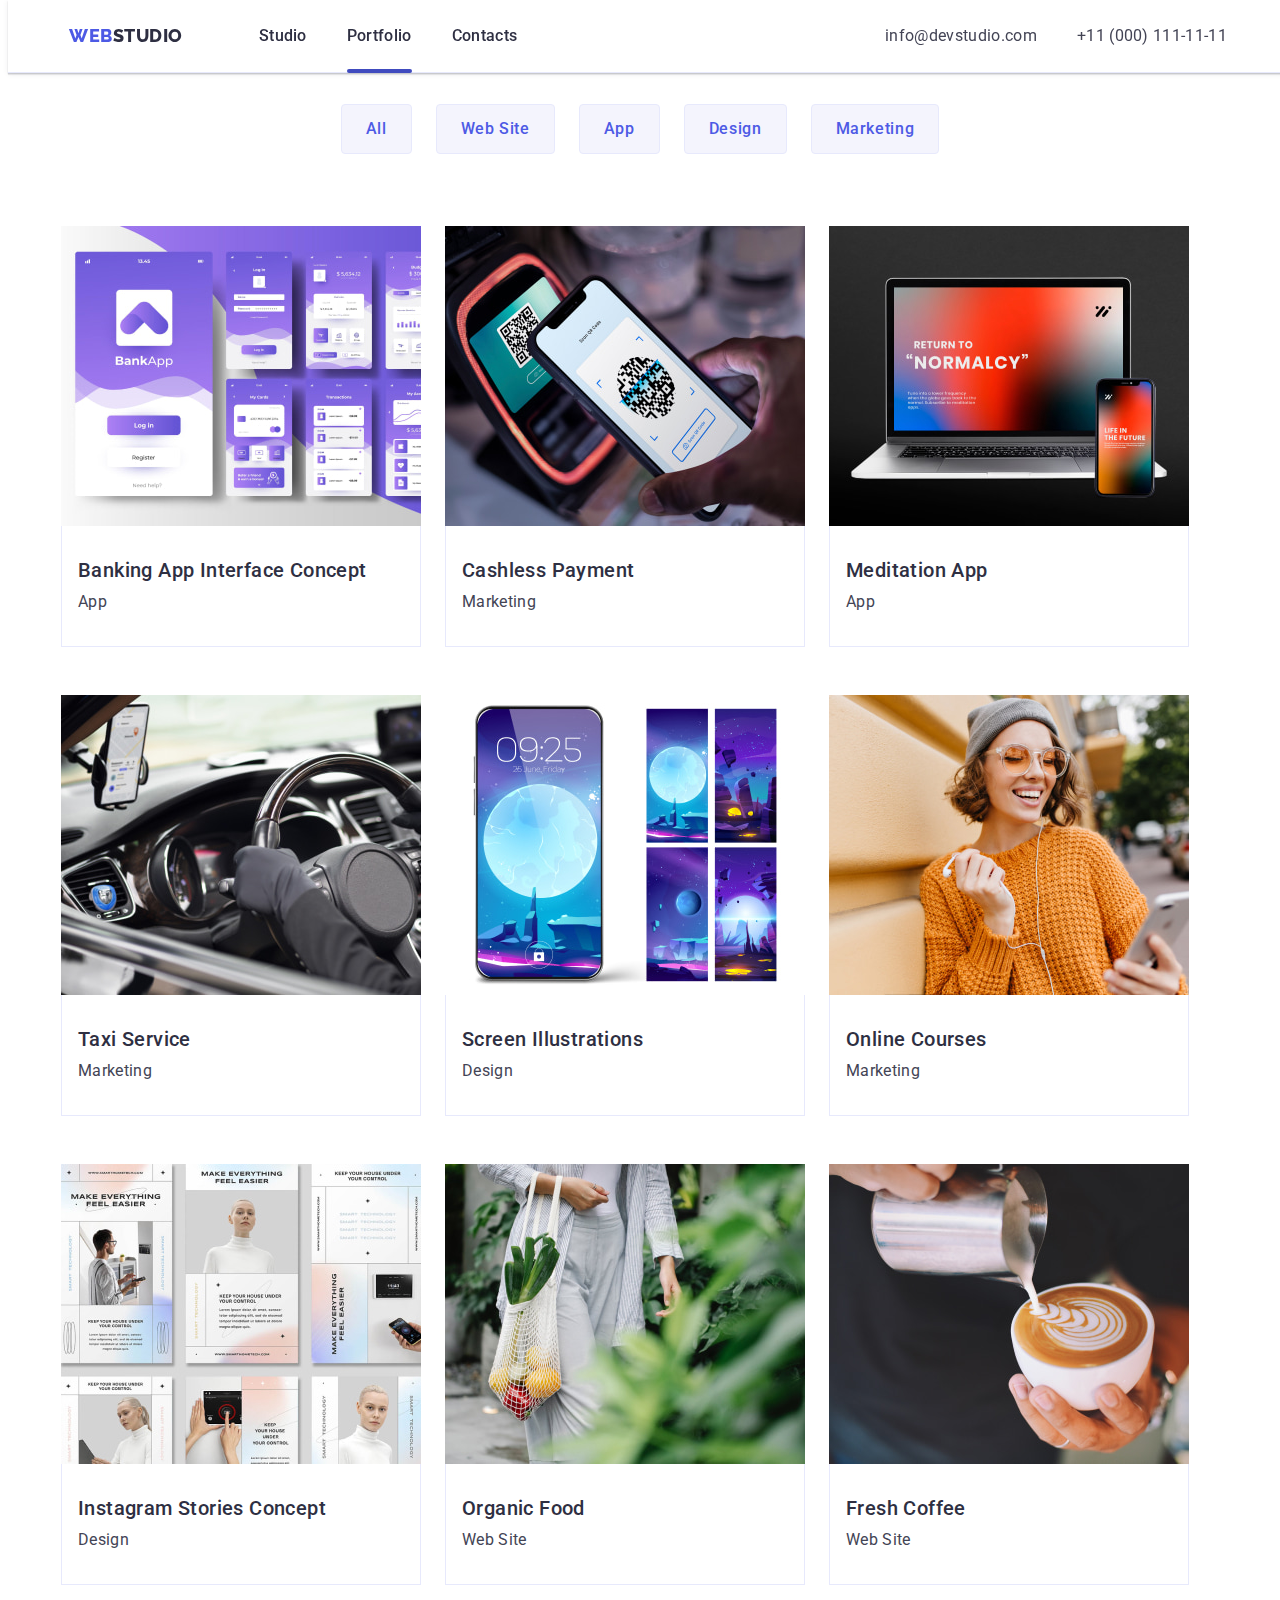
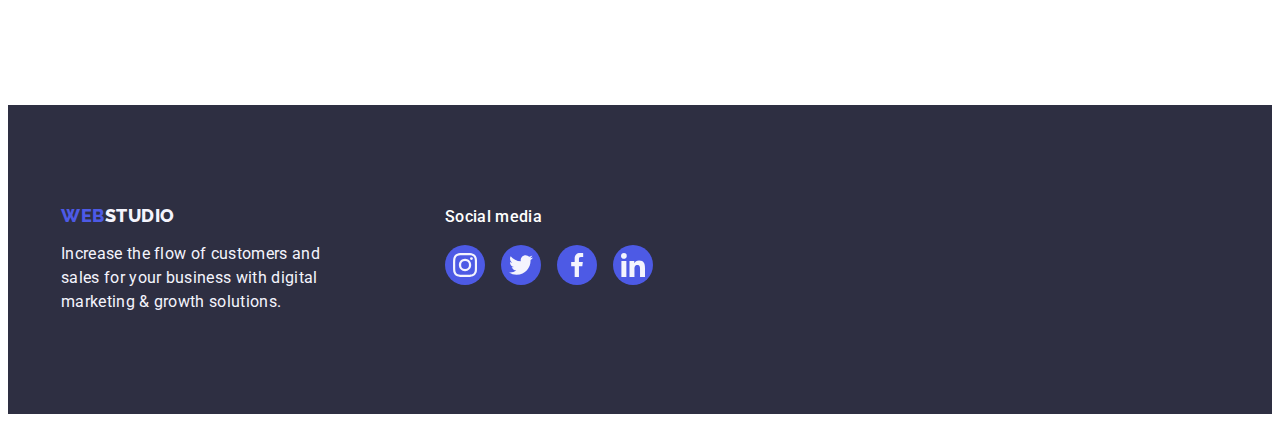
==== commit e5b3f64a: "hw-5-2" ====
--- a/portfolio.html
+++ b/portfolio.html
@@ -105,13 +105,12 @@
                     alt="Banking App Interface Concept image"
                     width="360"
                   />
-                  <div class="overlay">
-                    <p class="overlay-text">
-                      14 Stylish and User-Friendly App Design Concepts · Task
-                      Manager App · Calorie Tracker App · Exotic Fruit Ecommerce
-                      App · Cloud Storage App
-                    </p>
-                  </div>
+
+                  <p class="overlay overlay-text">
+                    14 Stylish and User-Friendly App Design Concepts · Task
+                    Manager App · Calorie Tracker App · Exotic Fruit Ecommerce
+                    App · Cloud Storage App
+                  </p>
                 </div>
                 <div class="projects-description">
                   <h2 class="subtitle">Banking App Interface Concept</h2>
@@ -128,13 +127,12 @@
                     alt="Cashless Payment image"
                     width="360"
                   />
-                  <div class="overlay">
-                    <p class="overlay-text">
-                      14 Stylish and User-Friendly App Design Concepts · Task
-                      Manager App · Calorie Tracker App · Exotic Fruit Ecommerce
-                      App · Cloud Storage App
-                    </p>
-                  </div>
+
+                  <p class="overlay overlay-text">
+                    14 Stylish and User-Friendly App Design Concepts · Task
+                    Manager App · Calorie Tracker App · Exotic Fruit Ecommerce
+                    App · Cloud Storage App
+                  </p>
                 </div>
                 <div class="projects-description">
                   <h2 class="subtitle">Cashless Payment</h2>
@@ -151,13 +149,12 @@
                     alt="Meditation App image"
                     width="360"
                   />
-                  <div class="overlay">
-                    <p class="overlay-text">
-                      14 Stylish and User-Friendly App Design Concepts · Task
-                      Manager App · Calorie Tracker App · Exotic Fruit Ecommerce
-                      App · Cloud Storage App
-                    </p>
-                  </div>
+
+                  <p class="overlay overlay-text">
+                    14 Stylish and User-Friendly App Design Concepts · Task
+                    Manager App · Calorie Tracker App · Exotic Fruit Ecommerce
+                    App · Cloud Storage App
+                  </p>
                 </div>
                 <div class="projects-description">
                   <h2 class="subtitle">Meditation App</h2>
@@ -174,13 +171,12 @@
                     alt="Taxi Service image"
                     width="360"
                   />
-                  <div class="overlay">
-                    <p class="overlay-text">
-                      14 Stylish and User-Friendly App Design Concepts · Task
-                      Manager App · Calorie Tracker App · Exotic Fruit Ecommerce
-                      App · Cloud Storage App
-                    </p>
-                  </div>
+
+                  <p class="overlay overlay-text">
+                    14 Stylish and User-Friendly App Design Concepts · Task
+                    Manager App · Calorie Tracker App · Exotic Fruit Ecommerce
+                    App · Cloud Storage App
+                  </p>
                 </div>
                 <div class="projects-description">
                   <h2 class="subtitle">Taxi Service</h2>
@@ -197,13 +193,12 @@
                     alt="Screen Illustrations image"
                     width="360"
                   />
-                  <div class="overlay">
-                    <p class="overlay-text">
-                      14 Stylish and User-Friendly App Design Concepts · Task
-                      Manager App · Calorie Tracker App · Exotic Fruit Ecommerce
-                      App · Cloud Storage App
-                    </p>
-                  </div>
+
+                  <p class="overlay overlay-text">
+                    14 Stylish and User-Friendly App Design Concepts · Task
+                    Manager App · Calorie Tracker App · Exotic Fruit Ecommerce
+                    App · Cloud Storage App
+                  </p>
                 </div>
                 <div class="projects-description">
                   <h2 class="subtitle">Screen Illustrations</h2>
@@ -220,13 +215,12 @@
                     alt="Online Courses image"
                     width="360"
                   />
-                  <div class="overlay">
-                    <p class="overlay-text">
-                      14 Stylish and User-Friendly App Design Concepts · Task
-                      Manager App · Calorie Tracker App · Exotic Fruit Ecommerce
-                      App · Cloud Storage App
-                    </p>
-                  </div>
+
+                  <p class="overlay overlay-text">
+                    14 Stylish and User-Friendly App Design Concepts · Task
+                    Manager App · Calorie Tracker App · Exotic Fruit Ecommerce
+                    App · Cloud Storage App
+                  </p>
                 </div>
                 <div class="projects-description">
                   <h2 class="subtitle">Online Courses</h2>
@@ -243,13 +237,12 @@
                     alt="Instagram Stories Concept image"
                     width="360"
                   />
-                  <div class="overlay">
-                    <p class="overlay-text">
-                      14 Stylish and User-Friendly App Design Concepts · Task
-                      Manager App · Calorie Tracker App · Exotic Fruit Ecommerce
-                      App · Cloud Storage App
-                    </p>
-                  </div>
+
+                  <p class="overlay overlay-text">
+                    14 Stylish and User-Friendly App Design Concepts · Task
+                    Manager App · Calorie Tracker App · Exotic Fruit Ecommerce
+                    App · Cloud Storage App
+                  </p>
                 </div>
                 <div class="projects-description">
                   <h2 class="subtitle">Instagram Stories Concept</h2>
@@ -266,13 +259,12 @@
                     alt="Organic Food image"
                     width="360"
                   />
-                  <div class="overlay">
-                    <p class="overlay-text">
-                      14 Stylish and User-Friendly App Design Concepts · Task
-                      Manager App · Calorie Tracker App · Exotic Fruit Ecommerce
-                      App · Cloud Storage App
-                    </p>
-                  </div>
+
+                  <p class="overlay overlay-text">
+                    14 Stylish and User-Friendly App Design Concepts · Task
+                    Manager App · Calorie Tracker App · Exotic Fruit Ecommerce
+                    App · Cloud Storage App
+                  </p>
                 </div>
                 <div class="projects-description">
                   <h2 class="subtitle">Organic Food</h2>
@@ -289,13 +281,12 @@
                     alt="Fresh Coffee image"
                     width="360"
                   />
-                  <div class="overlay">
-                    <p class="overlay-text">
-                      14 Stylish and User-Friendly App Design Concepts · Task
-                      Manager App · Calorie Tracker App · Exotic Fruit Ecommerce
-                      App · Cloud Storage App
-                    </p>
-                  </div>
+
+                  <p class="overlay overlay-text">
+                    14 Stylish and User-Friendly App Design Concepts · Task
+                    Manager App · Calorie Tracker App · Exotic Fruit Ecommerce
+                    App · Cloud Storage App
+                  </p>
                 </div>
                 <div class="projects-description">
                   <h2 class="subtitle">Fresh Coffee</h2>
--- a/css/styles.css
+++ b/css/styles.css
@@ -191,11 +191,10 @@
     align-items: center;
 }
 
-.header-nav-item {
+.header-nav-item {}
+
+.header-nav-link {
     position: relative;
-}
-
-.header-nav-link {
     padding-top: 24px;
     padding-bottom: 24px;
     display: block;
@@ -206,7 +205,8 @@
 
     color: var(--title-text-color);
 
-    transition: var(--animation-speed);
+    transition: var(--active-color);
+    transition: color var(--animation-speed);
     transition-timing-function: cubic-bezier(0.4, 0, 0.2, 1);
 }
 
@@ -218,12 +218,12 @@
 .header-nav-link::after {
     content: '';
     position: absolute;
-    bottom: 15px;
+    bottom: -1px;
     left: 0;
     display: block;
     width: 100%;
     height: 4px;
-    border-radius: 4px;
+    border-radius: 2px;
 }
 
 .header-nav-link.active::after {
@@ -252,7 +252,8 @@
 
     color: var(--primary-text-color);
 
-    transition: var(--animation-speed);
+    transition: var(--active-color);
+    transition: color var(--animation-speed);
     transition-timing-function: cubic-bezier(0.4, 0, 0.2, 1);
 }
 
@@ -311,7 +312,7 @@
     cursor: pointer;
     box-shadow: 0px 4px 4px rgba(0, 0, 0, 0.15);
 
-    transition: var(--animation-speed);
+    transition: background-color var(--animation-speed);
     transition-timing-function: cubic-bezier(0.4, 0, 0.2, 1);
 }
 
@@ -423,7 +424,8 @@
     width: 40px;
     height: 40px;
 
-    background-color: var(--acent-color) transition: var(--animation-speed);
+    background-color: var(--acent-color);
+    transition: background-color var(--animation-speed);
     transition-timing-function: cubic-bezier(0.4, 0, 0.2, 1);
 }
 
@@ -472,7 +474,8 @@
 
     color: var(--color-light-slate);
 
-    transition: var(--animation-speed);
+    transition: color var(--animation-speed);
+    transition: border-color var(--animation-speed);
     transition-timing-function: cubic-bezier(0.4, 0, 0.2, 1);
 }
 
@@ -519,9 +522,11 @@
     background-color: var(--primary-text-light-color);
 
     cursor: pointer;
-
-    transition: var(--animation-speed);
-    transition-timing-function: cubic-bezier(0.4, 0, 0.2, 1);
+    transition: color var(--animation-speed) cubic-bezier(0.4, 0, 0.2, 1),
+        background-color var(--animation-speed) cubic-bezier(0.4, 0, 0.2, 1),
+        border-color var(--animation-speed) cubic-bezier(0.4, 0, 0.2, 1),
+        box-shadow var(--animation-speed) cubic-bezier(0.4, 0, 0.2, 1);
+
 }
 
 .content-button:hover,
@@ -553,6 +558,10 @@
 .projects-thumb {
     position: relative;
     overflow: hidden;
+}
+
+.projects-shadow {
+    transition: box-shadow 250ms cubic-bezier(0.4, 0, 0.2, 1);
 }
 
 /* Overlay */
@@ -573,6 +582,11 @@
     color: var(--primary-white-color);
 }
 
+.overlay-text:hover,
+.overlay-text:focus {
+    transform: translateY(0%);
+}
+
 .projects-item:hover .overlay {
     transform: translateY(0);
 }
@@ -588,7 +602,7 @@
 
 .projects-shadow {
     display: block;
-    transition: var(--animation-speed);
+    transition: color var(--animation-speed);
     transition-timing-function: cubic-bezier(0.4, 0, 0.2, 1);
 
 }
@@ -655,7 +669,7 @@
 
     background-color: var(--acent-color);
 
-    transition: var(--animation-speed);
+    transition: background-color var(--animation-speed);
     transition-timing-function: cubic-bezier(0.4, 0, 0.2, 1);
 }
 
@@ -684,16 +698,19 @@
     left: 0;
     width: 100%;
     height: 100%;
-    background-color: rgba(23, 26, 36, 0.2);
+    background-color: rgba(46, 47, 66, 0.4);
     backdrop-filter: blur (2px);
     z-index: var(--modal-idx);
+
 
     opacity: 1;
     visibility: visible;
     pointer-events: initial;
 
-    transition: opacity var(--animation-speed);
-    visibility: var(--animation-speed);
+    transition: opacity 250ms cubic-bezier(0.4, 0, 0.2, 1);
+    visibility 250ms cubic-bezier(0.4, 0, 0.2, 1);
+
+
 }
 
 .is-hidden {
@@ -704,17 +721,21 @@
 
 .modal {
     position: absolute;
-    top: calc(50% - 250px);
-    left: calc(50% - 225px);
+    top: 50%;
+    left: 50%;
+    transform: translate(-50%, -50%) scale(1);
 
     width: 408px;
-    height: 584px;
+    min-height: 576px;
     background-color: var(--primary-white-color);
     border-radius: 10px;
-
-}
-
-.modal-close-buttton {
+    background-color: var(--color-dairy);
+    box-shadow: 0px 1px 1px rgba(0, 0, 0, 0.14), 0px 1px 3px rgba(0, 0, 0, 0.12), 0px 2px 1px rgba(0, 0, 0, 0.2);
+    border-radius: 4px;
+    transition: transform 250ms cubic-bezier(0.4, 0, 0.2, 1);
+}
+
+.modal-close-button {
     display: flex;
     align-items: center;
     justify-content: center;
@@ -726,6 +747,17 @@
     height: 24px;
     border-radius: 50%;
     border: 1px solid rgba(0, 0, 0, 0.1);
-}
-
-.modal-close-icon {}+    padding: 0;
+    cursor: pointer;
+    transition: background-color var(--animation-speed) cubic-bezier(0.4, 0, 0.2, 1), border 250ms cubic-bezier(0.4, 0, 0.2, 1);
+}
+
+.modal-close-button:hover,
+.modal-close-button:focus {
+    background-color: var(--active-color);
+    border: none;
+}
+
+.modal-close-icon {
+    transition: fill var(--animation-speed) cubic-bezier(0.4, 0, 0.2, 1);
+}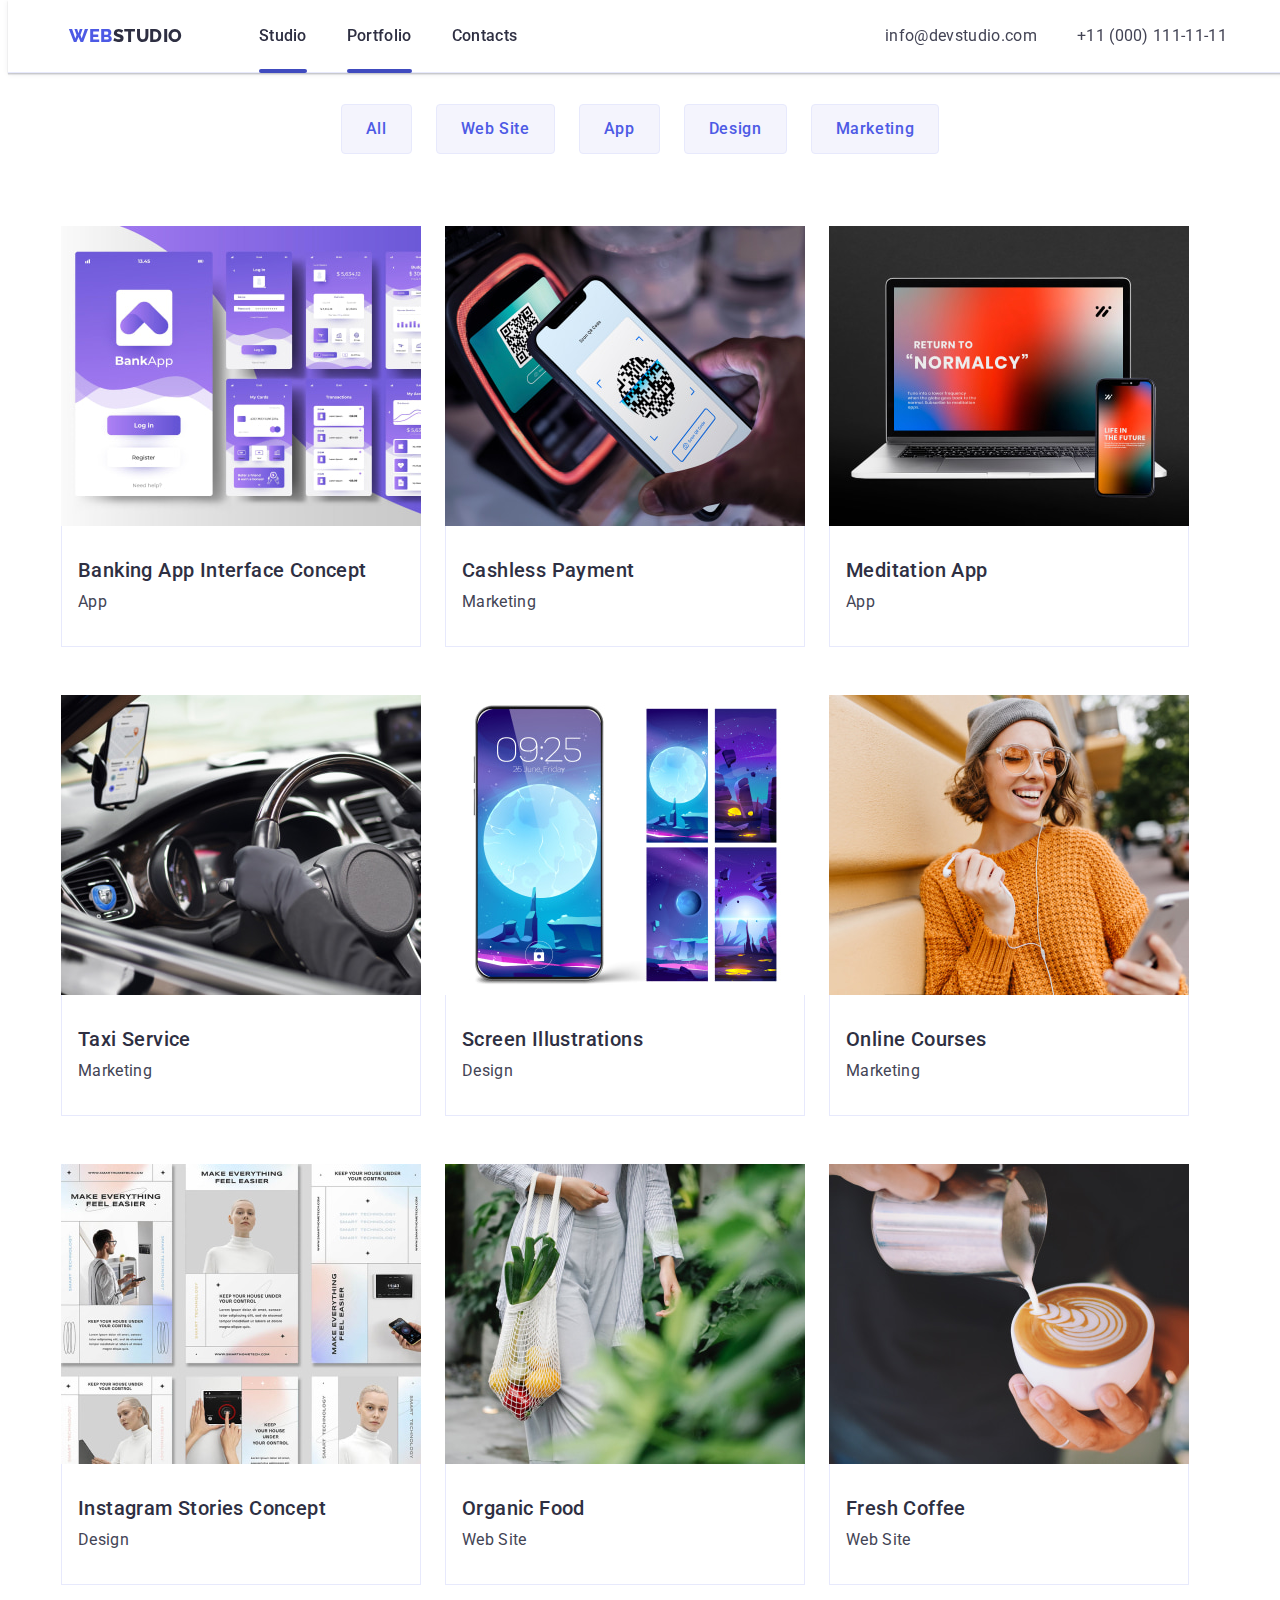
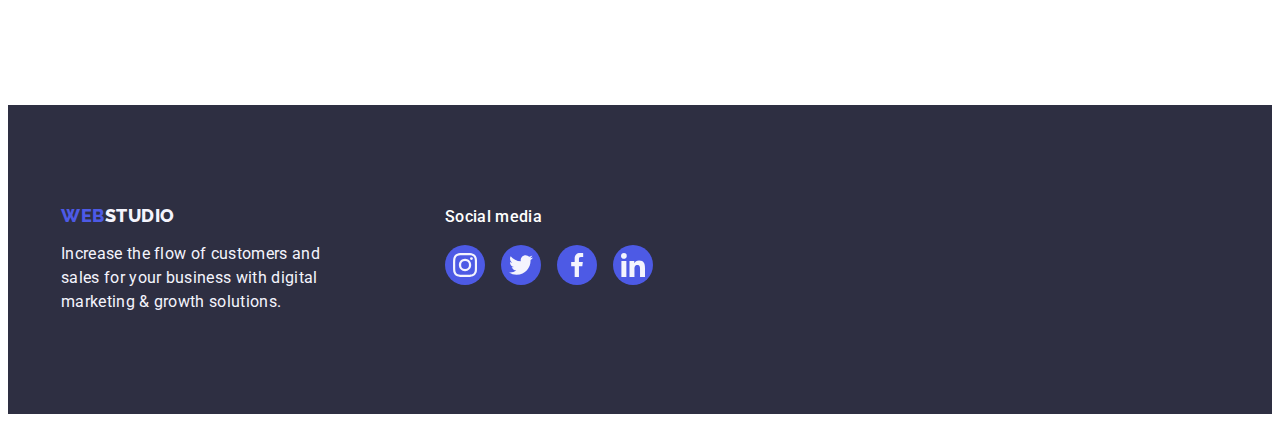
==== commit 345580ba: "hw-5-3" ====
--- a/portfolio.html
+++ b/portfolio.html
@@ -32,7 +32,9 @@
           </a>
           <ul class="header-nav-list list">
             <li class="header-nav-item">
-              <a class="header-nav-link link" href="./index.html">Studio</a>
+              <a class="header-nav-link link active" href="./index.html"
+                >Studio</a
+              >
             </li>
             <li class="header-nav-item">
               <a class="header-nav-link link active" href="./portfolio.html"
--- a/css/styles.css
+++ b/css/styles.css
@@ -224,6 +224,7 @@
     width: 100%;
     height: 4px;
     border-radius: 2px;
+    color: var(--active-color);
 }
 
 .header-nav-link.active::after {
@@ -474,9 +475,8 @@
 
     color: var(--color-light-slate);
 
-    transition: color var(--animation-speed);
-    transition: border-color var(--animation-speed);
-    transition-timing-function: cubic-bezier(0.4, 0, 0.2, 1);
+    transition: border-color 250ms cubic-bezier(0.4, 0, 0.2, 1),
+        color 250ms cubic-bezier(0.4, 0, 0.2, 1);
 }
 
 .customers-link:hover,
@@ -561,7 +561,7 @@
 }
 
 .projects-shadow {
-    transition: box-shadow 250ms cubic-bezier(0.4, 0, 0.2, 1);
+    transition: box-shadow var(--animation-speed) cubic-bezier(0.4, 0, 0.2, 1);
 }
 
 /* Overlay */
@@ -579,12 +579,16 @@
 }
 
 .overlay-text {
-    color: var(--primary-white-color);
-}
-
-.overlay-text:hover,
-.overlay-text:focus {
-    transform: translateY(0%);
+
+    line-height: 1.5;
+    letter-spacing: 0.02em;
+    color: var(--light-bg-color);
+    transition: transform 250ms cubic-bezier(0.4, 0, 0.2, 1);
+}
+
+projects-shadow:hover .overlay-text,
+projects-shadow:focus .overlay-text {
+    transform: translateY(0);
 }
 
 .projects-item:hover .overlay {
@@ -707,9 +711,7 @@
     visibility: visible;
     pointer-events: initial;
 
-    transition: opacity 250ms cubic-bezier(0.4, 0, 0.2, 1);
-    visibility 250ms cubic-bezier(0.4, 0, 0.2, 1);
-
+    transition: opacity var(--animation-speed) cubic-bezier(0.4, 0, 0.2, 1), visibility 250ms cubic-bezier(0.4, 0, 0.2, 1);
 
 }
 
@@ -756,6 +758,7 @@
 .modal-close-button:focus {
     background-color: var(--active-color);
     border: none;
+    fill: #ffffff;
 }
 
 .modal-close-icon {
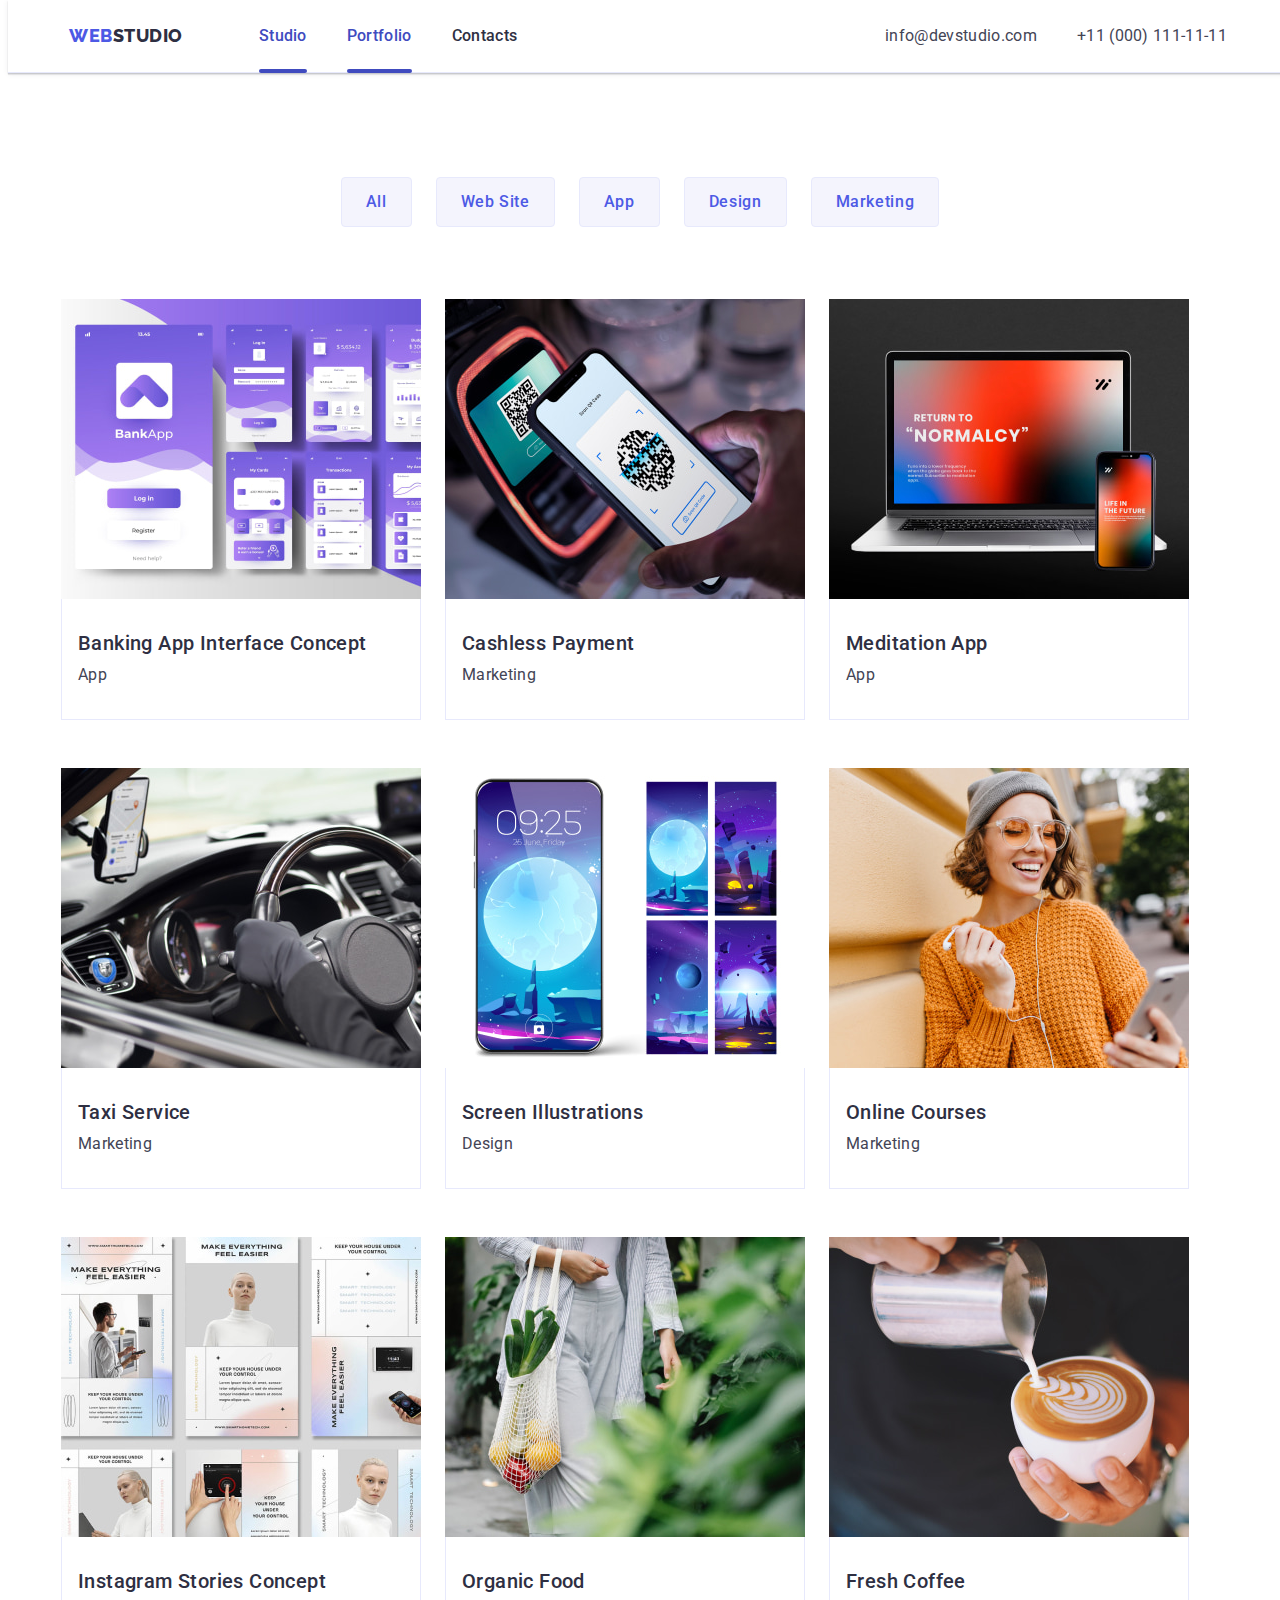
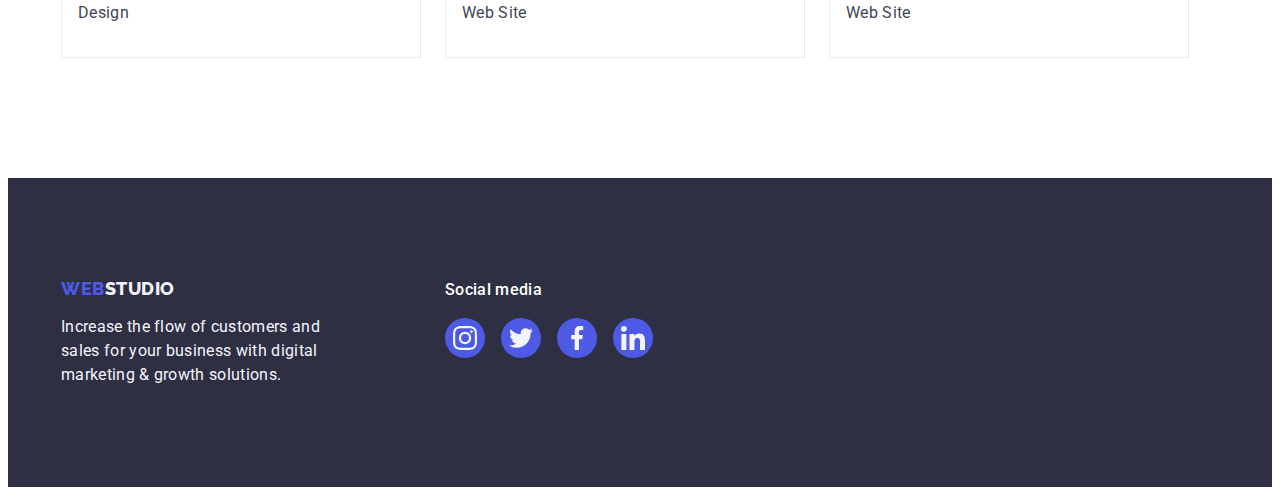
==== commit ec701acb: "hw-5-7" ====
--- a/portfolio.html
+++ b/portfolio.html
@@ -108,7 +108,7 @@
                     width="360"
                   />
 
-                  <p class="overlay overlay-text">
+                  <p class="overlay">
                     14 Stylish and User-Friendly App Design Concepts · Task
                     Manager App · Calorie Tracker App · Exotic Fruit Ecommerce
                     App · Cloud Storage App
@@ -130,7 +130,7 @@
                     width="360"
                   />
 
-                  <p class="overlay overlay-text">
+                  <p class="overlay">
                     14 Stylish and User-Friendly App Design Concepts · Task
                     Manager App · Calorie Tracker App · Exotic Fruit Ecommerce
                     App · Cloud Storage App
@@ -152,7 +152,7 @@
                     width="360"
                   />
 
-                  <p class="overlay overlay-text">
+                  <p class="overlay">
                     14 Stylish and User-Friendly App Design Concepts · Task
                     Manager App · Calorie Tracker App · Exotic Fruit Ecommerce
                     App · Cloud Storage App
@@ -174,7 +174,7 @@
                     width="360"
                   />
 
-                  <p class="overlay overlay-text">
+                  <p class="overlay">
                     14 Stylish and User-Friendly App Design Concepts · Task
                     Manager App · Calorie Tracker App · Exotic Fruit Ecommerce
                     App · Cloud Storage App
@@ -196,7 +196,7 @@
                     width="360"
                   />
 
-                  <p class="overlay overlay-text">
+                  <p class="overlay">
                     14 Stylish and User-Friendly App Design Concepts · Task
                     Manager App · Calorie Tracker App · Exotic Fruit Ecommerce
                     App · Cloud Storage App
@@ -218,7 +218,7 @@
                     width="360"
                   />
 
-                  <p class="overlay overlay-text">
+                  <p class="overlay">
                     14 Stylish and User-Friendly App Design Concepts · Task
                     Manager App · Calorie Tracker App · Exotic Fruit Ecommerce
                     App · Cloud Storage App
@@ -240,7 +240,7 @@
                     width="360"
                   />
 
-                  <p class="overlay overlay-text">
+                  <p class="overlay">
                     14 Stylish and User-Friendly App Design Concepts · Task
                     Manager App · Calorie Tracker App · Exotic Fruit Ecommerce
                     App · Cloud Storage App
@@ -262,7 +262,7 @@
                     width="360"
                   />
 
-                  <p class="overlay overlay-text">
+                  <p class="overlay">
                     14 Stylish and User-Friendly App Design Concepts · Task
                     Manager App · Calorie Tracker App · Exotic Fruit Ecommerce
                     App · Cloud Storage App
@@ -284,7 +284,7 @@
                     width="360"
                   />
 
-                  <p class="overlay overlay-text">
+                  <p class="overlay">
                     14 Stylish and User-Friendly App Design Concepts · Task
                     Manager App · Calorie Tracker App · Exotic Fruit Ecommerce
                     App · Cloud Storage App
--- a/css/styles.css
+++ b/css/styles.css
@@ -175,6 +175,7 @@
 .header-container {
     display: flex;
     align-items: center;
+    background-color: var(--primary-white-color);
 
 }
 
@@ -205,14 +206,17 @@
 
     color: var(--title-text-color);
 
-    transition: var(--active-color);
-    transition: color var(--animation-speed);
-    transition-timing-function: cubic-bezier(0.4, 0, 0.2, 1);
+
 }
 
 .header-nav-link:hover,
 .header-nav-link:focus {
     color: var(--active-color);
+}
+
+.header-nav-link.active {
+    color: var(--active-color);
+    transition: color var(--animation-speed) cubic-bezier(0.4, 0, 0.2, 1);
 }
 
 .header-nav-link::after {
@@ -254,8 +258,7 @@
     color: var(--primary-text-color);
 
     transition: var(--active-color);
-    transition: color var(--animation-speed);
-    transition-timing-function: cubic-bezier(0.4, 0, 0.2, 1);
+    transition: color var(--animation-speed) cubic-bezier(0.4, 0, 0.2, 1);
 }
 
 .address-link:hover,
@@ -266,6 +269,7 @@
 /* Main styles */
 /* Hero styles */
 .hero {
+    margin-top: 73px;
     max-width: 1440px;
     margin-left: auto;
     margin-right: auto;
@@ -313,8 +317,7 @@
     cursor: pointer;
     box-shadow: 0px 4px 4px rgba(0, 0, 0, 0.15);
 
-    transition: background-color var(--animation-speed);
-    transition-timing-function: cubic-bezier(0.4, 0, 0.2, 1);
+    transition: background-color var(--animation-speed) cubic-bezier(0.4, 0, 0.2, 1);
 }
 
 .hero-button:hover,
@@ -426,8 +429,7 @@
     height: 40px;
 
     background-color: var(--acent-color);
-    transition: background-color var(--animation-speed);
-    transition-timing-function: cubic-bezier(0.4, 0, 0.2, 1);
+    transition: background-color var(--animation-speed) cubic-bezier(0.4, 0, 0.2, 1);
 }
 
 .socials-link:hover,
@@ -475,7 +477,7 @@
 
     color: var(--color-light-slate);
 
-    transition: border-color 250ms cubic-bezier(0.4, 0, 0.2, 1),
+    transition: border-color var(--animation-speed) cubic-bezier(0.4, 0, 0.2, 1),
         color 250ms cubic-bezier(0.4, 0, 0.2, 1);
 }
 
@@ -492,7 +494,7 @@
 
 /* Content styles */
 .content {
-    padding-top: 96px;
+    padding-top: 169px;
 }
 
 .content-list {
@@ -505,7 +507,6 @@
 
 
 .content-button {
-    display: inline-block;
     padding: 12px 24px;
     min-width: 69px;
     min-height: 48px;
@@ -514,8 +515,6 @@
     font-weight: 500;
     font-size: 16px;
     line-height: 1.5;
-    align-items: center;
-    text-align: center;
     letter-spacing: 0.04em;
     border: 1px solid var(--color-cornflower);
     color: var(--acent-color);
@@ -548,23 +547,20 @@
 }
 
 
-
 .projects-item: {
     width: calc((100% - 48px) / 3);
 }
 
 .projects-img {}
+
 
 .projects-thumb {
     position: relative;
     overflow: hidden;
 }
 
-.projects-shadow {
-    transition: box-shadow var(--animation-speed) cubic-bezier(0.4, 0, 0.2, 1);
-}
-
 /* Overlay */
+
 .overlay {
     padding: 40px 32px;
     position: absolute;
@@ -572,22 +568,22 @@
     left: 0;
     width: 100%;
     height: 100%;
-    background-color: rgba(77, 90, 229, 1);
-    backdrop-filter: blur (2px);
-    transform: translateY(100%);
-    transition: transform var(--animation-speed)
-}
-
-.overlay-text {
-
     line-height: 1.5;
     letter-spacing: 0.02em;
     color: var(--light-bg-color);
-    transition: transform 250ms cubic-bezier(0.4, 0, 0.2, 1);
-}
-
-projects-shadow:hover .overlay-text,
-projects-shadow:focus .overlay-text {
+    background-color: var(--acent-color);
+    mix-blend-mode: normal;
+    transform: translateY(100%);
+    transition: transform var(--animation-speed);
+}
+
+.projects-shadow {
+    display: block;
+    transition: box-shadow var(--animation-speed) cubic-bezier(0.4, 0, 0.2, 1);
+}
+
+.projects-shadow:hover .overlay-text,
+.projects-shadow:focus .overlay-text {
     transform: translateY(0);
 }
 
@@ -604,12 +600,6 @@
 
 }
 
-.projects-shadow {
-    display: block;
-    transition: color var(--animation-speed);
-    transition-timing-function: cubic-bezier(0.4, 0, 0.2, 1);
-
-}
 
 .projects-shadow:hover,
 .projects-shadow:focus {
@@ -673,8 +663,7 @@
 
     background-color: var(--acent-color);
 
-    transition: background-color var(--animation-speed);
-    transition-timing-function: cubic-bezier(0.4, 0, 0.2, 1);
+    transition: background-color var(--animation-speed) cubic-bezier(0.4, 0, 0.2, 1);
 }
 
 .footer-socials-link:hover,
@@ -703,7 +692,6 @@
     width: 100%;
     height: 100%;
     background-color: rgba(46, 47, 66, 0.4);
-    backdrop-filter: blur (2px);
     z-index: var(--modal-idx);
 
 
@@ -734,7 +722,7 @@
     background-color: var(--color-dairy);
     box-shadow: 0px 1px 1px rgba(0, 0, 0, 0.14), 0px 1px 3px rgba(0, 0, 0, 0.12), 0px 2px 1px rgba(0, 0, 0, 0.2);
     border-radius: 4px;
-    transition: transform 250ms cubic-bezier(0.4, 0, 0.2, 1);
+    transition: transform var(--animation-speed) cubic-bezier(0.4, 0, 0.2, 1);
 }
 
 .modal-close-button {
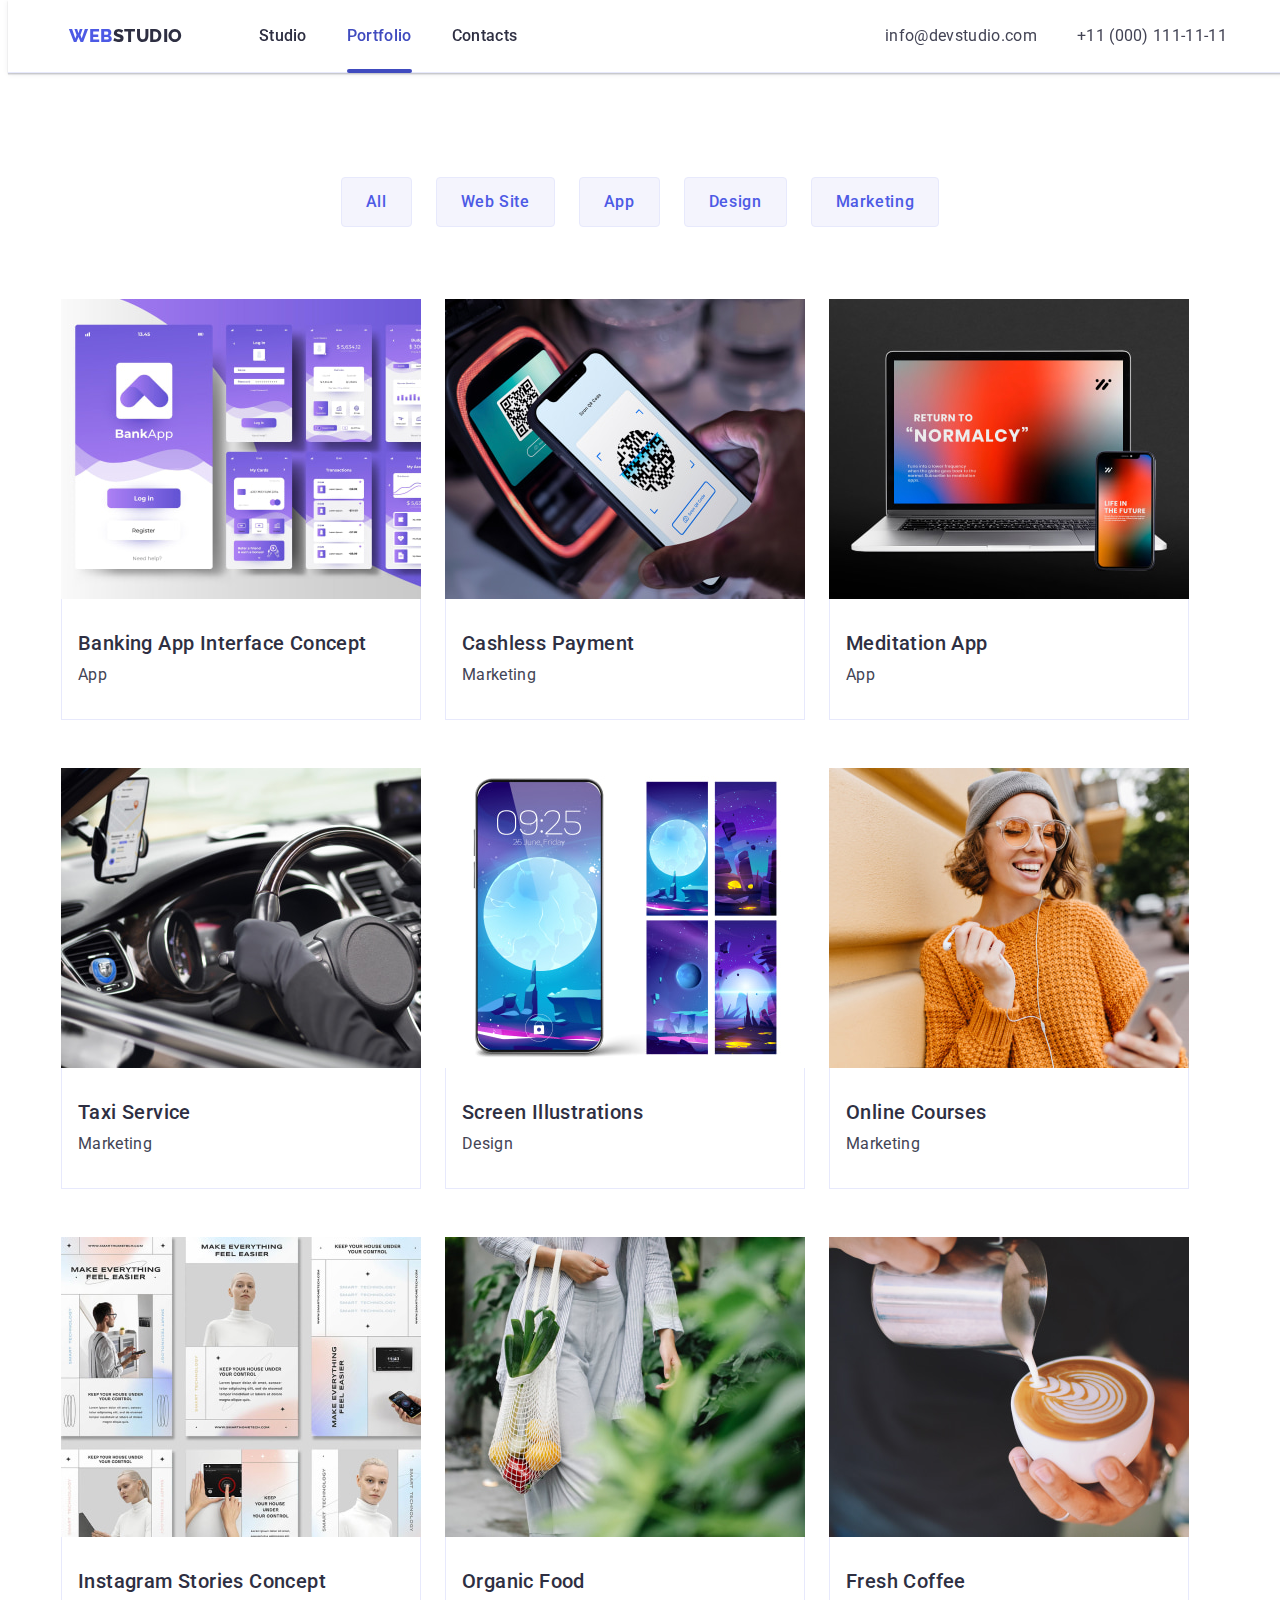
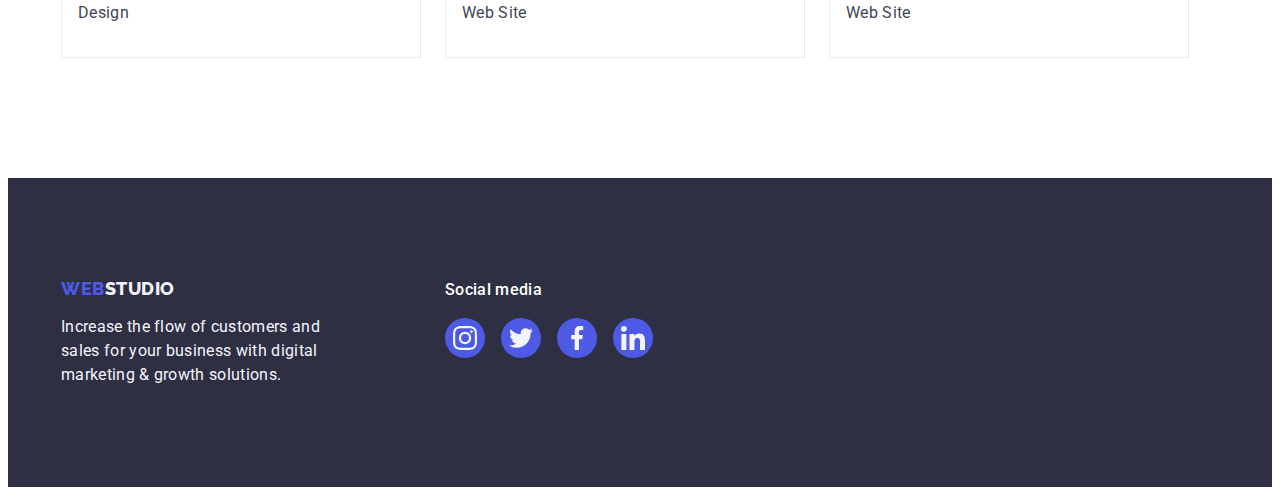
==== commit 2f5aaf5c: "hw-5-8" ====
--- a/portfolio.html
+++ b/portfolio.html
@@ -32,9 +32,7 @@
           </a>
           <ul class="header-nav-list list">
             <li class="header-nav-item">
-              <a class="header-nav-link link active" href="./index.html"
-                >Studio</a
-              >
+              <a class="header-nav-link link" href="./index.html">Studio</a>
             </li>
             <li class="header-nav-item">
               <a class="header-nav-link link active" href="./portfolio.html"
--- a/css/styles.css
+++ b/css/styles.css
@@ -163,19 +163,20 @@
 .header {
     position: fixed;
     top: 0;
+    background-color: var(--primary-white-color);
     width: 100%;
     z-index: var(--header-idx);
     box-shadow: 0px 2px 1px rgba(46, 47, 66, 0.08),
         0px 1px 1px rgba(46, 47, 66, 0.16),
         0px 1px 6px rgba(46, 47, 66, 0.08);
     border-bottom: 1px solid #E7E9FC;
+
 }
 
 
 .header-container {
     display: flex;
     align-items: center;
-    background-color: var(--primary-white-color);
 
 }
 
@@ -574,7 +575,7 @@
     background-color: var(--acent-color);
     mix-blend-mode: normal;
     transform: translateY(100%);
-    transition: transform var(--animation-speed);
+    transition: transform var(--animation-speed) cubic-bezier(0.4, 0, 0.2, 1);
 }
 
 .projects-shadow {
@@ -582,8 +583,8 @@
     transition: box-shadow var(--animation-speed) cubic-bezier(0.4, 0, 0.2, 1);
 }
 
-.projects-shadow:hover .overlay-text,
-.projects-shadow:focus .overlay-text {
+.projects-shadow:hover .overlay,
+.projects-shadow:focus .overlay {
     transform: translateY(0);
 }
 
